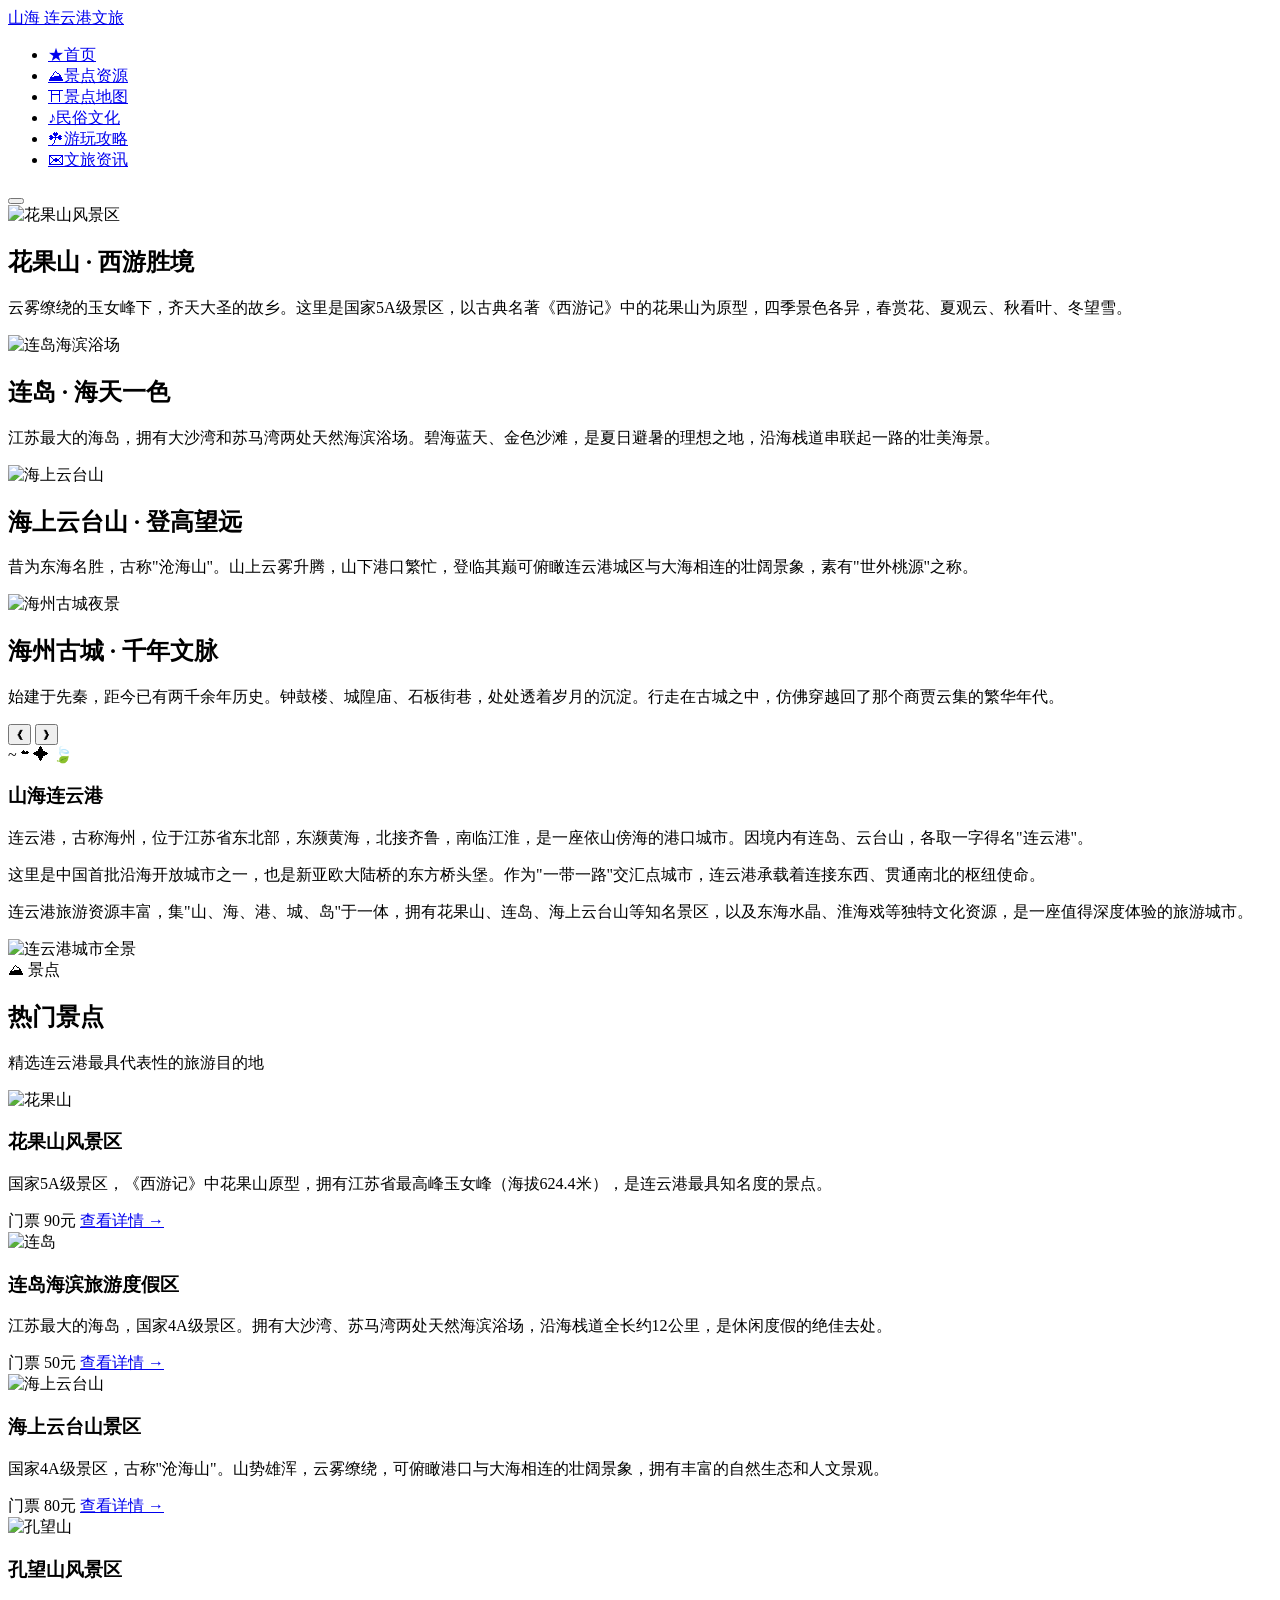
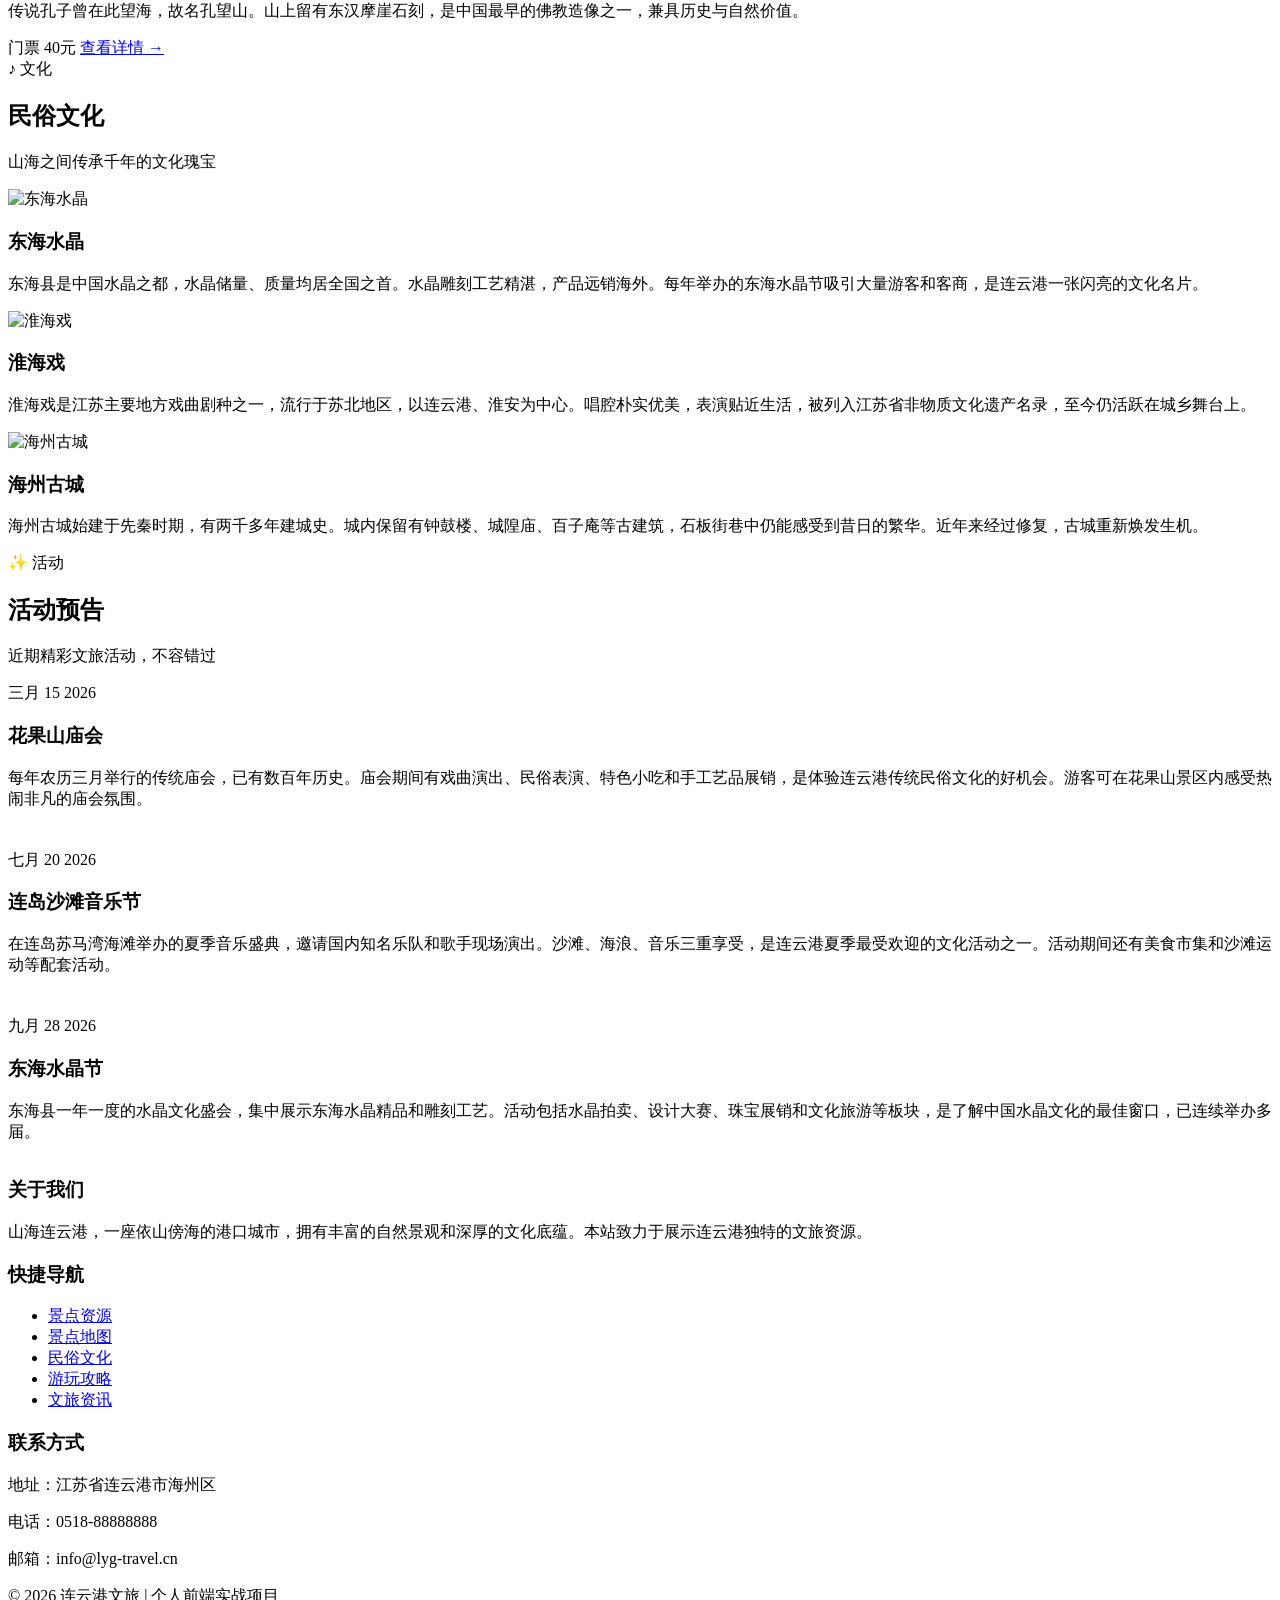
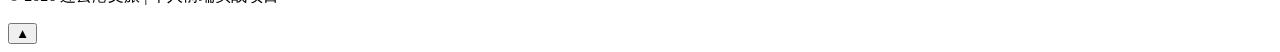
==== index.html @ 6a2ebf5c "Initial deploy: index.html" ====
<!DOCTYPE html>
<html lang="zh-CN">
<head>
  <meta charset="UTF-8">
  <meta name="viewport" content="width=device-width, initial-scale=1.0">
  <meta name="description" content="连云港文旅官网，展示连云港自然风光、历史文化和民俗风情，带你领略山海之城。">
  <meta name="keywords" content="连云港,旅游,花果山,连岛,海上云台山,东海水晶,淮海戏">
  <title>连云港文旅 — 山海之城，西游胜境</title>
  <!-- 引入公共样式 -->
  <link rel="stylesheet" href="css/style.css">
  <!-- Google Fonts - 思源宋体 -->
  <link rel="preconnect" href="https://fonts.googleapis.com">
  <link rel="preconnect" href="https://fonts.gstatic.com" crossorigin>
  <link href="https://fonts.googleapis.com/css2?family=Noto+Serif+SC:wght@400;600;700&display=swap" rel="stylesheet">
  <!-- SEO 增强标签 -->
  <meta name="keywords" content="连云港旅游,连云港景点,花果山,连岛,连云港文旅">
  <meta name="description" content="山海连云港，探索花果山、连岛、海上云台山等热门景点，感受独特的海滨城市魅力">
  <meta property="og:title" content="首页 - 连云港文旅">
  <meta property="og:description" content="山海连云港，探索花果山、连岛、海上云台山等热门景点，感受独特的海滨城市魅力">
  <meta property="og:type" content="website">
  <meta property="og:url" content="https://lyg-travel.cn/index.html">
  <meta name="robots" content="index, follow">
  <link rel="canonical" href="https://lyg-travel.cn/index.html">
  <script type="application/ld+json">
  {
    "@context": "https://schema.org",
    "@type": "WebPage",
    "name": "首页",
    "description": "山海连云港，探索花果山、连岛、海上云台山等热门景点，感受独特的海滨城市魅力",
    "url": "https://lyg-travel.cn/index.html",
    "isPartOf": {
      "@type": "WebSite",
      "name": "连云港文旅",
      "url": "https://lyg-travel.cn"
    }
  }
  </script>
</head>
<body>

  <!-- ========== 公共导航栏 ========== -->
  <nav class="navbar" id="navbar">
    <div class="nav-container">
      <a href="index.html" class="nav-logo">
        <span class="logo-icon">山海</span>
        <span class="logo-text">连云港文旅</span>
      </a>
      <ul class="nav-menu" id="navMenu">
  <li class="menu-item"><a href="index.html" class="nav-link active"><span class="nav-icon nav-icon--home">&#9733;</span><span class="nav-text">首页</span></a></li>
  <li class="menu-item"><a href="attractions.html" class="nav-link"><span class="nav-icon nav-icon--spot">&#9968;</span><span class="nav-text">景点资源</span></a></li>
  <li class="menu-item"><a href="map.html" class="nav-link"><span class="nav-icon nav-icon--map">&#9961;</span><span class="nav-text">景点地图</span></a></li>
  <li class="menu-item"><a href="culture.html" class="nav-link"><span class="nav-icon nav-icon--culture">&#9834;</span><span class="nav-text">民俗文化</span></a></li>
  <li class="menu-item"><a href="guide.html" class="nav-link"><span class="nav-icon nav-icon--guide">&#9752;</span><span class="nav-text">游玩攻略</span></a></li>
  <li class="menu-item"><a href="news.html" class="nav-link"><span class="nav-icon nav-icon--news">&#9993;</span><span class="nav-text">文旅资讯</span></a></li>
</ul>
      <button class="hamburger" id="hamburger">
        <span></span><span></span><span></span>
      </button>
    </div>
  </nav>

  <!-- ========== 全屏轮播图 Hero ========== -->
  <section class="hero-carousel" id="heroCarousel">
    <div class="carousel-track">
      <!-- 幻灯片1：花果山 -->
      <div class="carousel-slide">
        <img src="https://picsum.photos/seed/lyg1/1920/800" alt="花果山风景区">
        <div class="carousel-overlay">
          <div class="carousel-content">
            <h2>花果山 · 西游胜境</h2>
            <p>云雾缭绕的玉女峰下，齐天大圣的故乡。这里是国家5A级景区，以古典名著《西游记》中的花果山为原型，四季景色各异，春赏花、夏观云、秋看叶、冬望雪。</p>
          </div>
        </div>
      </div>
      <!-- 幻灯片2：连岛海滨 -->
      <div class="carousel-slide">
        <img src="https://picsum.photos/seed/lyg2/1920/800" alt="连岛海滨浴场">
        <div class="carousel-overlay">
          <div class="carousel-content">
            <h2>连岛 · 海天一色</h2>
            <p>江苏最大的海岛，拥有大沙湾和苏马湾两处天然海滨浴场。碧海蓝天、金色沙滩，是夏日避暑的理想之地，沿海栈道串联起一路的壮美海景。</p>
          </div>
        </div>
      </div>
      <!-- 幻灯片3：海上云台山 -->
      <div class="carousel-slide">
        <img src="https://picsum.photos/seed/lyg3/1920/800" alt="海上云台山">
        <div class="carousel-overlay">
          <div class="carousel-content">
            <h2>海上云台山 · 登高望远</h2>
            <p>昔为东海名胜，古称"沧海山"。山上云雾升腾，山下港口繁忙，登临其巅可俯瞰连云港城区与大海相连的壮阔景象，素有"世外桃源"之称。</p>
          </div>
        </div>
      </div>
      <!-- 幻灯片4：海州古城 -->
      <div class="carousel-slide">
        <img src="https://picsum.photos/seed/lyg4/1920/800" alt="海州古城夜景">
        <div class="carousel-overlay">
          <div class="carousel-content">
            <h2>海州古城 · 千年文脉</h2>
            <p>始建于先秦，距今已有两千余年历史。钟鼓楼、城隍庙、石板街巷，处处透着岁月的沉淀。行走在古城之中，仿佛穿越回了那个商贾云集的繁华年代。</p>
          </div>
        </div>
      </div>
    </div>

    <!-- 轮播箭头 -->
    <button class="carousel-arrow prev" aria-label="上一张">&#10094;</button>
    <button class="carousel-arrow next" aria-label="下一张">&#10095;</button>

    <!-- 轮播指示器 -->
    <div class="carousel-indicators">
      <span class="carousel-dot active" data-index="0"></span>
      <span class="carousel-dot" data-index="1"></span>
      <span class="carousel-dot" data-index="2"></span>
      <span class="carousel-dot" data-index="3"></span>
    </div>
  </section>

  <!-- ========== 城市简介 Section ========== -->
  <section class="section city-intro section--wave-bg">
    <div class="container">
      <!-- 浮动装饰元素 -->
      <div class="floating-decorations">
        <span class="float-item float-item--wave">~</span>
        <span class="float-item float-item--cloud">&#9729;</span>
        <span class="float-item float-item--star">&#10022;</span>
        <span class="float-item float-item--leaf">&#127811;</span>
      </div>
      <div class="city-intro-text fade-in-left">
        <h3>山海连云港</h3>
        <p>连云港，古称海州，位于江苏省东北部，东濒黄海，北接齐鲁，南临江淮，是一座依山傍海的港口城市。因境内有连岛、云台山，各取一字得名"连云港"。</p>
        <p>这里是中国首批沿海开放城市之一，也是新亚欧大陆桥的东方桥头堡。作为"一带一路"交汇点城市，连云港承载着连接东西、贯通南北的枢纽使命。</p>
        <p>连云港旅游资源丰富，集"山、海、港、城、岛"于一体，拥有花果山、连岛、海上云台山等知名景区，以及东海水晶、淮海戏等独特文化资源，是一座值得深度体验的旅游城市。</p>
      </div>
      <div class="city-intro-image fade-in-right">
        <img src="https://picsum.photos/seed/lyg-city/800/500" alt="连云港城市全景">
      </div>
    </div>
  </section>

  <!-- ========== 热门景点 Section ========== -->
  <section class="section">
    <div class="container">
      <div class="section-header fade-in-up">
        <div class="section-badge section-badge--spot">&#9968; 景点</div>
        <h2>热门景点</h2>
        <p>精选连云港最具代表性的旅游目的地</p>
      </div>

      <div class="card-grid card-grid-4">
        <!-- 景点卡片1：花果山 -->
        <div class="attraction-card fade-in-up delay-1">
          <div class="card-image">
            <img src="https://picsum.photos/seed/huaguoshan/600/400" alt="花果山">
          </div>
          <div class="card-body">
            <h3>花果山风景区</h3>
            <p>国家5A级景区，《西游记》中花果山原型，拥有江苏省最高峰玉女峰（海拔624.4米），是连云港最具知名度的景点。</p>
            <div class="card-meta">
              <span class="card-price">门票 90元</span>
              <a href="attractions.html" class="card-link">查看详情 &rarr;</a>
            </div>
          </div>
        </div>

        <!-- 景点卡片2：连岛 -->
        <div class="attraction-card fade-in-up delay-2">
          <div class="card-image">
            <img src="https://picsum.photos/seed/liandao/600/400" alt="连岛">
          </div>
          <div class="card-body">
            <h3>连岛海滨旅游度假区</h3>
            <p>江苏最大的海岛，国家4A级景区。拥有大沙湾、苏马湾两处天然海滨浴场，沿海栈道全长约12公里，是休闲度假的绝佳去处。</p>
            <div class="card-meta">
              <span class="card-price">门票 50元</span>
              <a href="attractions.html" class="card-link">查看详情 &rarr;</a>
            </div>
          </div>
        </div>

        <!-- 景点卡片3：海上云台山 -->
        <div class="attraction-card fade-in-up delay-3">
          <div class="card-image">
            <img src="https://picsum.photos/seed/yuntaishan/600/400" alt="海上云台山">
          </div>
          <div class="card-body">
            <h3>海上云台山景区</h3>
            <p>国家4A级景区，古称"沧海山"。山势雄浑，云雾缭绕，可俯瞰港口与大海相连的壮阔景象，拥有丰富的自然生态和人文景观。</p>
            <div class="card-meta">
              <span class="card-price">门票 80元</span>
              <a href="attractions.html" class="card-link">查看详情 &rarr;</a>
            </div>
          </div>
        </div>

        <!-- 景点卡片4：孔望山 -->
        <div class="attraction-card fade-in-up delay-4">
          <div class="card-image">
            <img src="https://picsum.photos/seed/kongwangshan/600/400" alt="孔望山">
          </div>
          <div class="card-body">
            <h3>孔望山风景区</h3>
            <p>传说孔子曾在此望海，故名孔望山。山上留有东汉摩崖石刻，是中国最早的佛教造像之一，兼具历史与自然价值。</p>
            <div class="card-meta">
              <span class="card-price">门票 40元</span>
              <a href="attractions.html" class="card-link">查看详情 &rarr;</a>
            </div>
          </div>
        </div>
      </div>
    </div>
  </section>

  <!-- ========== 民俗文化 Section ========== -->
  <section class="section" style="background: var(--bg-warm);">
    <div class="container">
      <div class="section-header fade-in-up">
        <div class="section-badge section-badge--culture">&#9834; 文化</div>
        <h2>民俗文化</h2>
        <p>山海之间传承千年的文化瑰宝</p>
      </div>

      <div class="card-grid card-grid-3">
        <!-- 文化卡片1：东海水晶 -->
        <div class="culture-card fade-in-up delay-1">
          <div class="card-image">
            <img src="https://picsum.photos/seed/shuijing/600/400" alt="东海水晶">
          </div>
          <div class="card-body">
            <h3>东海水晶</h3>
            <p>东海县是中国水晶之都，水晶储量、质量均居全国之首。水晶雕刻工艺精湛，产品远销海外。每年举办的东海水晶节吸引大量游客和客商，是连云港一张闪亮的文化名片。</p>
          </div>
        </div>

        <!-- 文化卡片2：淮海戏 -->
        <div class="culture-card fade-in-up delay-2">
          <div class="card-image">
            <img src="https://picsum.photos/seed/huaixi/600/400" alt="淮海戏">
          </div>
          <div class="card-body">
            <h3>淮海戏</h3>
            <p>淮海戏是江苏主要地方戏曲剧种之一，流行于苏北地区，以连云港、淮安为中心。唱腔朴实优美，表演贴近生活，被列入江苏省非物质文化遗产名录，至今仍活跃在城乡舞台上。</p>
          </div>
        </div>

        <!-- 文化卡片3：海州古城 -->
        <div class="culture-card fade-in-up delay-3">
          <div class="card-image">
            <img src="https://picsum.photos/seed/haizhou/600/400" alt="海州古城">
          </div>
          <div class="card-body">
            <h3>海州古城</h3>
            <p>海州古城始建于先秦时期，有两千多年建城史。城内保留有钟鼓楼、城隍庙、百子庵等古建筑，石板街巷中仍能感受到昔日的繁华。近年来经过修复，古城重新焕发生机。</p>
          </div>
        </div>
      </div>
    </div>
  </section>

  <!-- ========== 活动预告 Section ========== -->
  <section class="section">
    <div class="container">
      <div class="section-header fade-in-up">
        <div class="section-badge section-badge--event">&#10024; 活动</div>
        <h2>活动预告</h2>
        <p>近期精彩文旅活动，不容错过</p>
      </div>

      <div style="display: flex; flex-direction: column; gap: 24px;">
        <!-- 活动卡片1 -->
        <div class="event-card fade-in-up delay-1">
          <div class="event-date">
            <span class="month">三月</span>
            <span class="day">15</span>
            <span class="year">2026</span>
          </div>
          <div class="event-info">
            <h3>花果山庙会</h3>
            <p>每年农历三月举行的传统庙会，已有数百年历史。庙会期间有戏曲演出、民俗表演、特色小吃和手工艺品展销，是体验连云港传统民俗文化的好机会。游客可在花果山景区内感受热闹非凡的庙会氛围。</p>
          </div>
        </div>

        <!-- 活动卡片2 -->
        <div class="event-card fade-in-up delay-2">
          <div class="event-date">
            <span class="month">七月</span>
            <span class="day">20</span>
            <span class="year">2026</span>
          </div>
          <div class="event-info">
            <h3>连岛沙滩音乐节</h3>
            <p>在连岛苏马湾海滩举办的夏季音乐盛典，邀请国内知名乐队和歌手现场演出。沙滩、海浪、音乐三重享受，是连云港夏季最受欢迎的文化活动之一。活动期间还有美食市集和沙滩运动等配套活动。</p>
          </div>
        </div>

        <!-- 活动卡片3 -->
        <div class="event-card fade-in-up delay-3">
          <div class="event-date">
            <span class="month">九月</span>
            <span class="day">28</span>
            <span class="year">2026</span>
          </div>
          <div class="event-info">
            <h3>东海水晶节</h3>
            <p>东海县一年一度的水晶文化盛会，集中展示东海水晶精品和雕刻工艺。活动包括水晶拍卖、设计大赛、珠宝展销和文化旅游等板块，是了解中国水晶文化的最佳窗口，已连续举办多届。</p>
          </div>
        </div>
      </div>
    </div>
  </section>

  <!-- ========== 公共页脚 ========== -->
  <footer class="footer">
    <div class="container">
      <div class="footer-grid">
        <div class="footer-col">
          <h3>关于我们</h3>
          <p>山海连云港，一座依山傍海的港口城市，拥有丰富的自然景观和深厚的文化底蕴。本站致力于展示连云港独特的文旅资源。</p>
        </div>
        <div class="footer-col">
          <h3>快捷导航</h3>
          <ul>
            <li><a href="attractions.html">景点资源</a></li>
            <li><a href="map.html">景点地图</a></li>
            <li><a href="culture.html">民俗文化</a></li>
            <li><a href="guide.html">游玩攻略</a></li>
            <li><a href="news.html">文旅资讯</a></li>
          </ul>
        </div>
        <div class="footer-col">
          <h3>联系方式</h3>
          <p>地址：江苏省连云港市海州区</p>
          <p>电话：0518-88888888</p>
          <p>邮箱：info@lyg-travel.cn</p>
        </div>
      </div>
      <div class="footer-bottom">
        <p>&copy; 2026 连云港文旅 | 个人前端实战项目</p>
      </div>
    </div>
  </footer>

  <!-- ========== 返回顶部按钮 ========== -->
  <button class="back-to-top" id="backToTop" aria-label="返回顶部">&#9650;</button>

  <!-- ========== 引入公共脚本 ========== -->
  <script src="js/main.js"></script>
  <script src="js/carousel.js"></script>
  <!-- 增强交互组件 -->
  <script src="js/enhancements.js"></script>

</body>
</html>
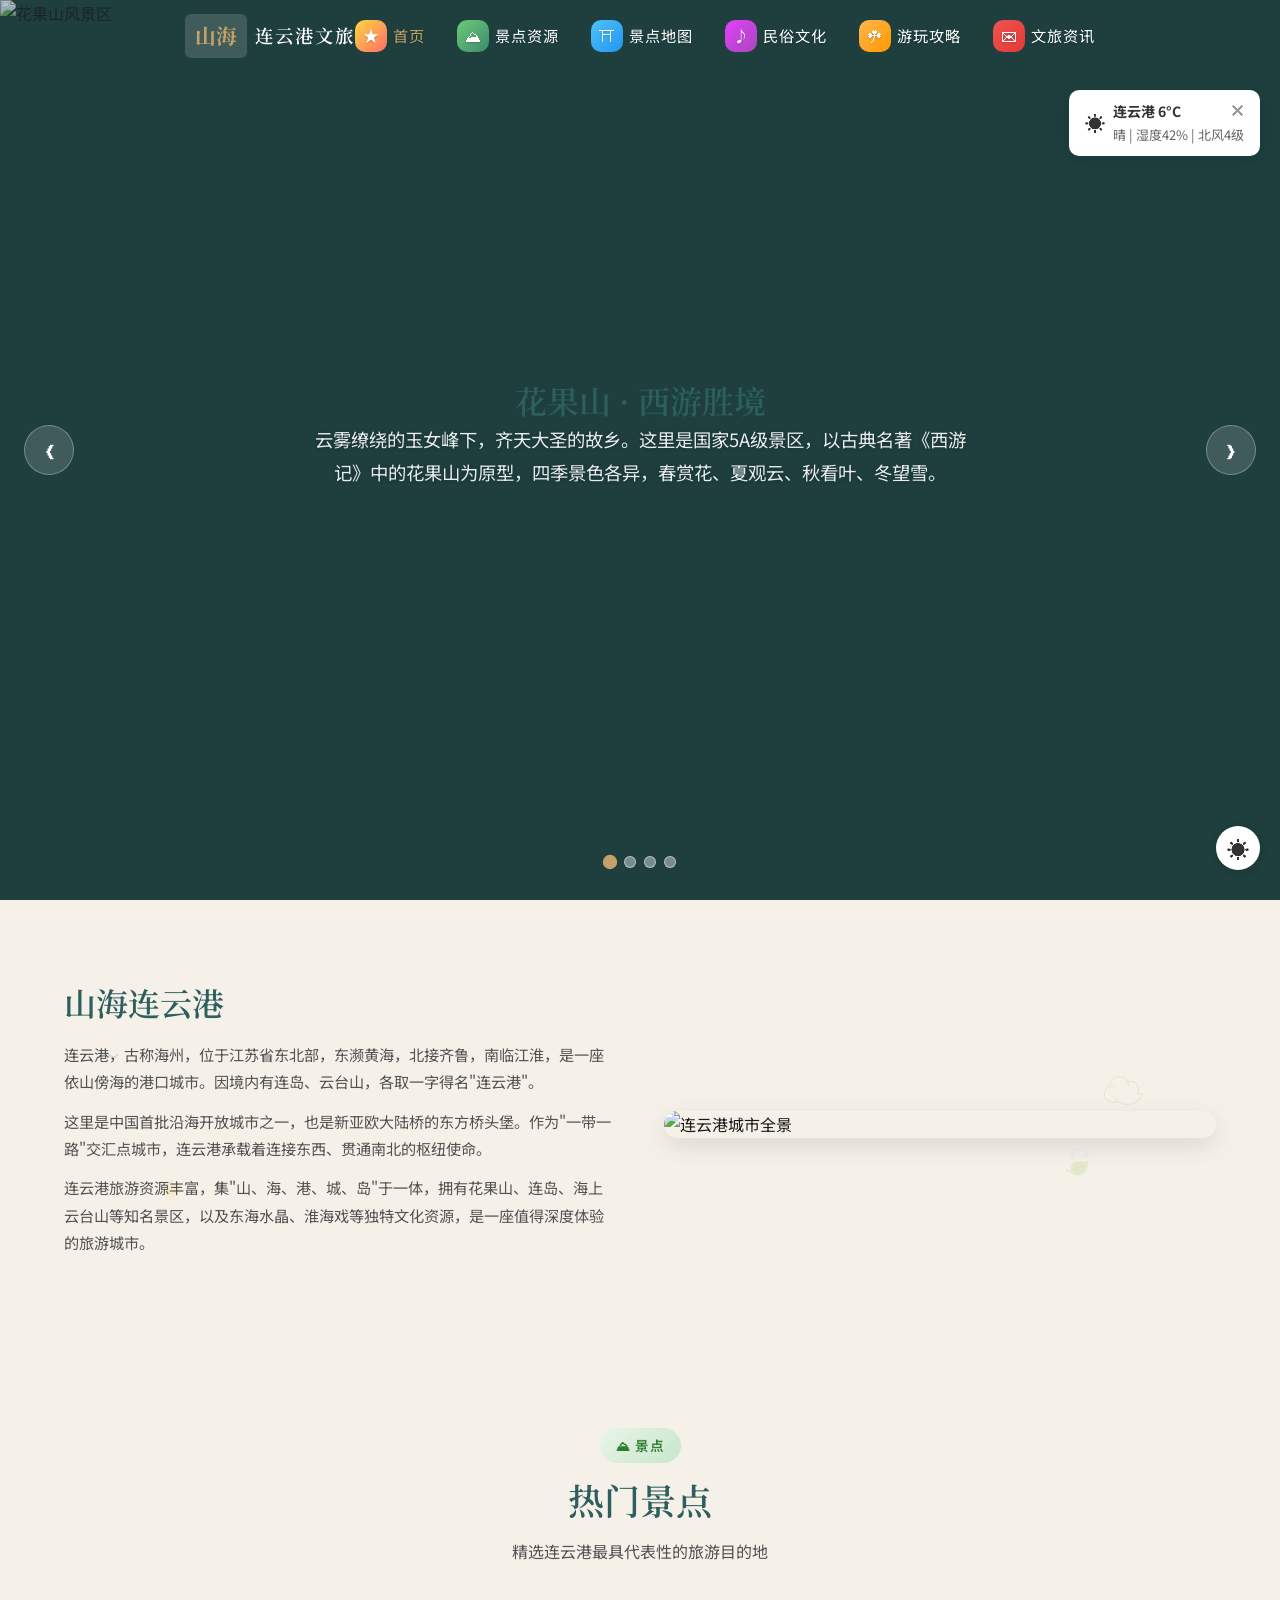
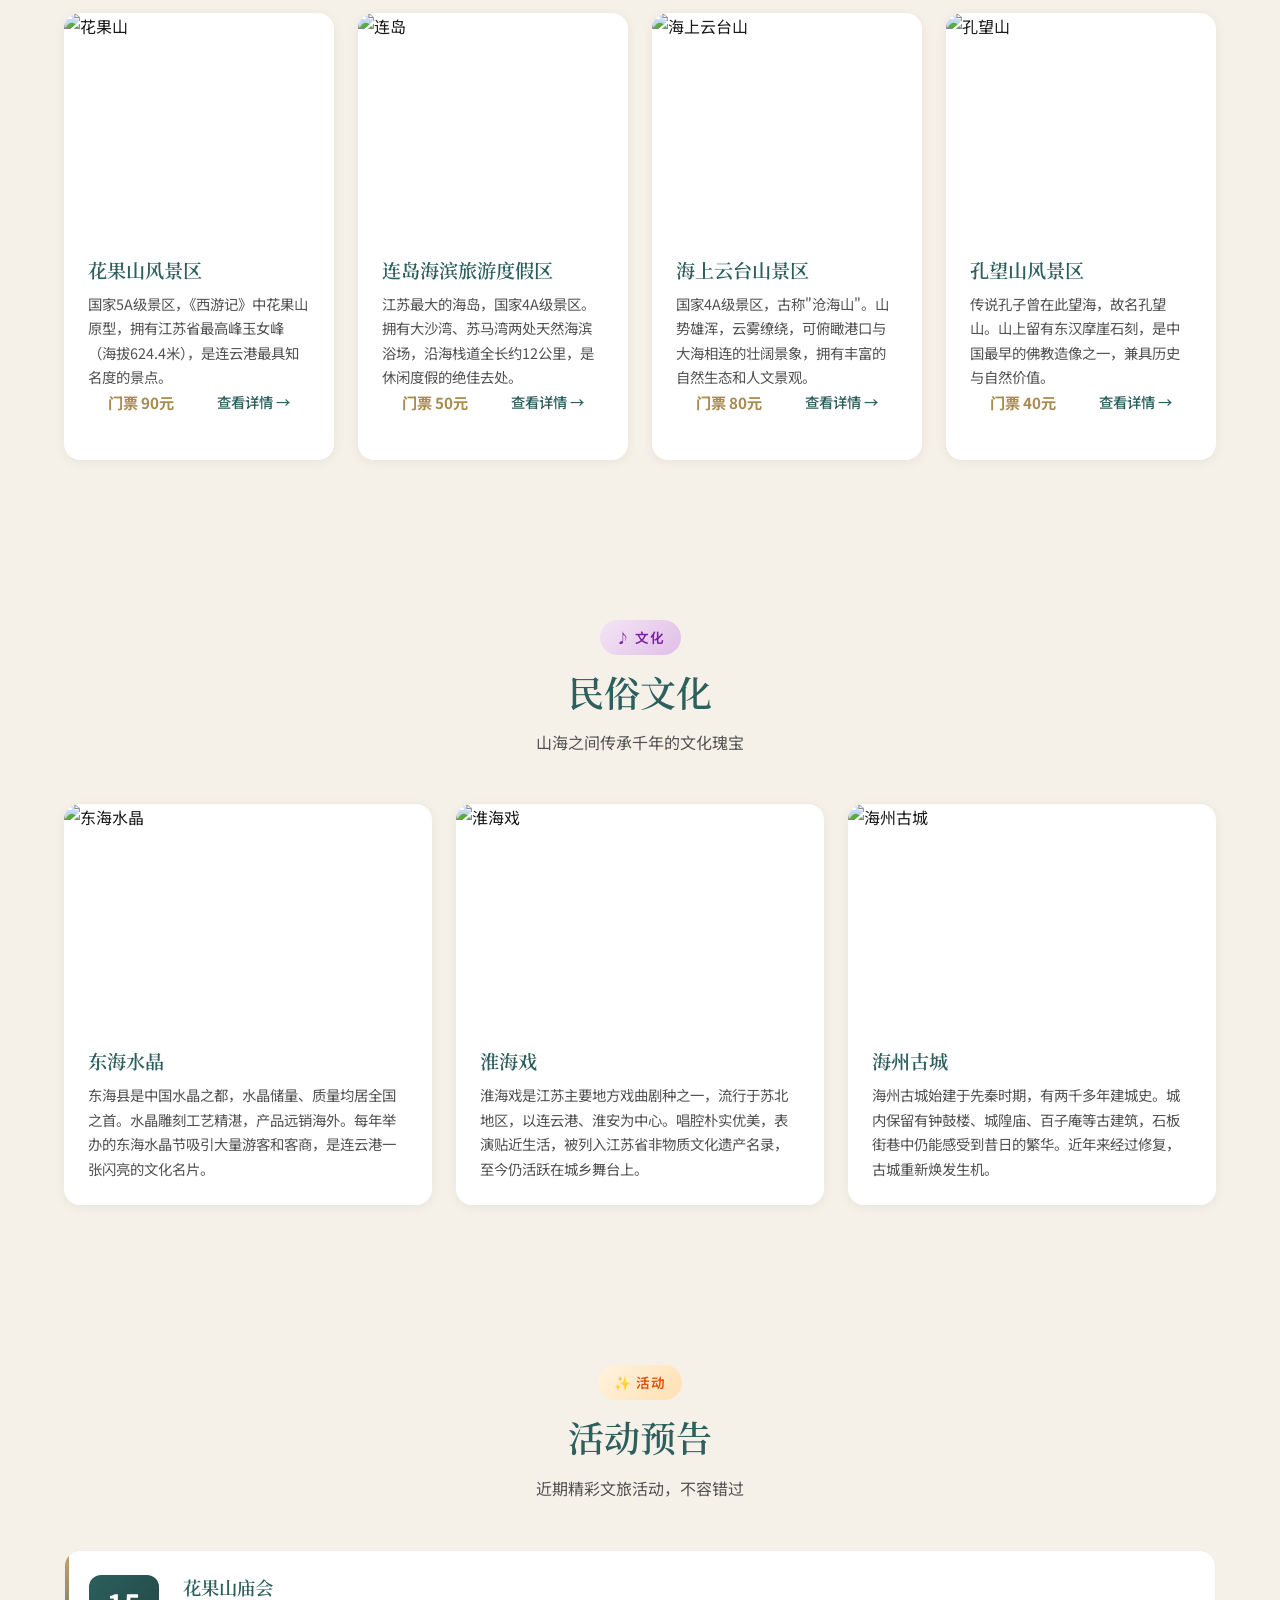
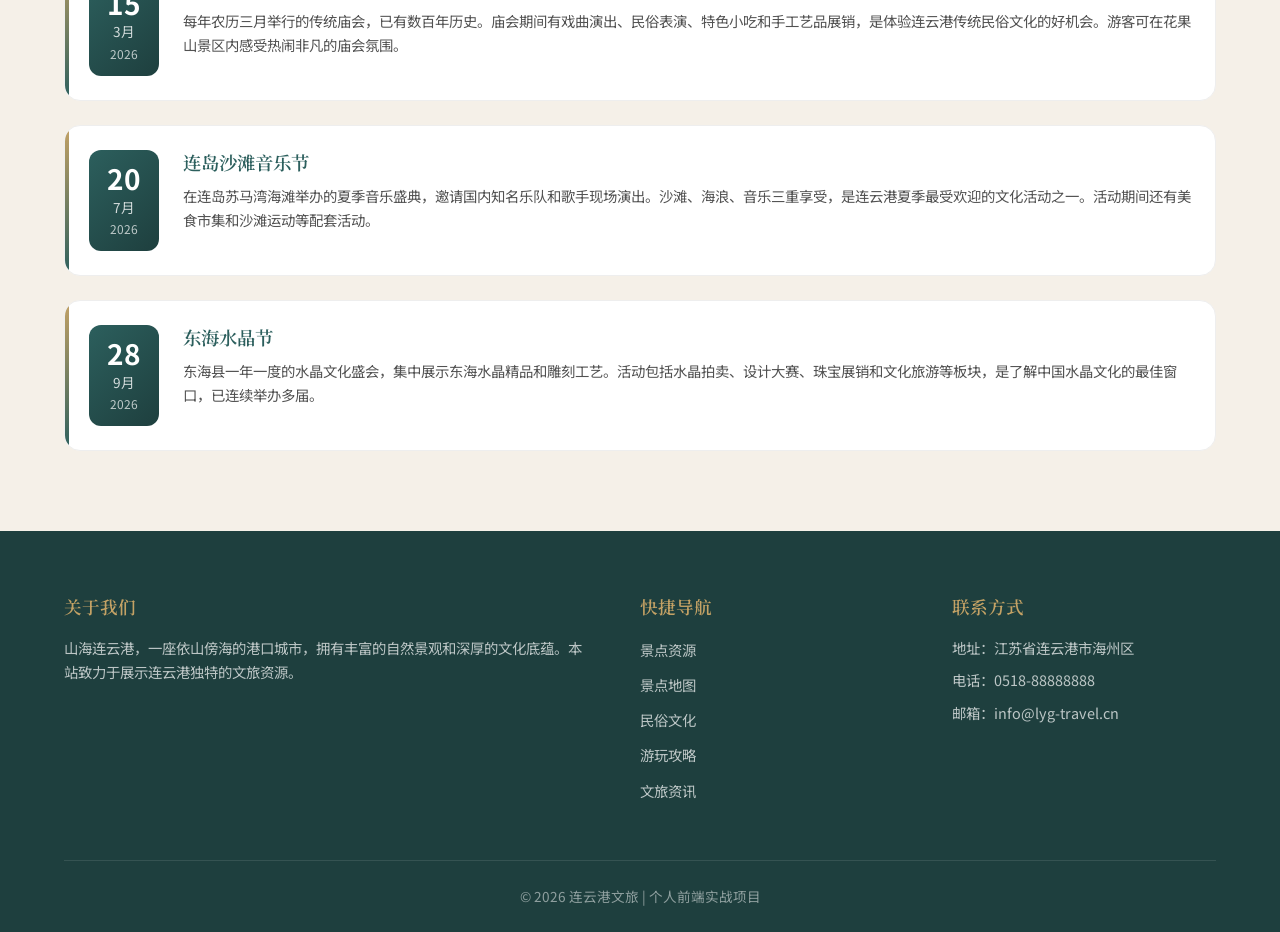
==== commit 4a45d72b: "Update index.html" ====
--- a/index.html
+++ b/index.html
@@ -271,8 +271,8 @@
         <!-- 活动卡片1 -->
         <div class="event-card fade-in-up delay-1">
           <div class="event-date">
-            <span class="month">三月</span>
             <span class="day">15</span>
+            <span class="month">3月</span>
             <span class="year">2026</span>
           </div>
           <div class="event-info">
@@ -284,8 +284,8 @@
         <!-- 活动卡片2 -->
         <div class="event-card fade-in-up delay-2">
           <div class="event-date">
-            <span class="month">七月</span>
             <span class="day">20</span>
+            <span class="month">7月</span>
             <span class="year">2026</span>
           </div>
           <div class="event-info">
@@ -297,8 +297,8 @@
         <!-- 活动卡片3 -->
         <div class="event-card fade-in-up delay-3">
           <div class="event-date">
-            <span class="month">九月</span>
             <span class="day">28</span>
+            <span class="month">9月</span>
             <span class="year">2026</span>
           </div>
           <div class="event-info">
--- a/css/style.css
+++ b/css/style.css
@@ -0,0 +1,2035 @@
+/* ============================================
+   连云港文旅展示网站 — 全站通用样式
+   国风简约风格
+   主色调：深青 #2C5F5D / 金色 #C4A265 / 米白 #F5F0E8
+   ============================================ */
+
+/* ---------- Google Fonts 引入 ---------- */
+@import url('https://fonts.googleapis.com/css2?family=Noto+Sans+SC:wght@300;400;500;700&family=Noto+Serif+SC:wght@400;600;700&display=swap');
+
+/* ---------- CSS 自定义属性 ---------- */
+:root {
+  /* 主色调 */
+  --color-primary: #2C5F5D;        /* 深青 — 主色 */
+  --color-primary-dark: #1E3F3E;   /* 深青暗色 */
+  --color-primary-light: #3A7A77;  /* 深青亮色 */
+  --color-gold: #C4A265;           /* 金色 — 强调色 */
+  --color-gold-light: #D4B878;     /* 金色亮色 */
+  --color-gold-dark: #A88B4E;      /* 金色暗色 */
+  --color-cream: #F5F0E8;          /* 米白 — 背景色 */
+  --color-cream-dark: #EAE3D6;     /* 米白暗色 */
+
+  /* 中性色 */
+  --color-white: #FFFFFF;
+  --color-black: #1A1A1A;
+  --color-gray-100: #F7F7F7;
+  --color-gray-200: #E5E5E5;
+  --color-gray-300: #D4D4D4;
+  --color-gray-400: #A3A3A3;
+  --color-gray-500: #737373;
+  --color-gray-600: #525252;
+  --color-gray-700: #404040;
+  --color-gray-800: #262626;
+  --color-gray-900: #171717;
+
+  /* 文字颜色 */
+  --text-primary: var(--color-black);
+  --text-secondary: var(--color-gray-600);
+  --text-muted: var(--color-gray-400);
+  --text-light: var(--color-white);
+  --text-gold: var(--color-gold);
+
+  /* 字体 */
+  --font-serif: 'Noto Serif SC', 'SimSun', 'STSong', serif;
+  --font-sans: 'Noto Sans SC', 'Microsoft YaHei', 'PingFang SC', sans-serif;
+
+  /* 间距 */
+  --spacing-xs: 0.25rem;   /* 4px */
+  --spacing-sm: 0.5rem;    /* 8px */
+  --spacing-md: 1rem;       /* 16px */
+  --spacing-lg: 1.5rem;     /* 24px */
+  --spacing-xl: 2rem;       /* 32px */
+  --spacing-2xl: 3rem;      /* 48px */
+  --spacing-3xl: 4rem;      /* 64px */
+  --spacing-4xl: 6rem;      /* 96px */
+
+  /* 圆角 */
+  --radius-sm: 4px;
+  --radius-md: 8px;
+  --radius-lg: 12px;
+  --radius-xl: 16px;
+  --radius-full: 50%;
+
+  /* 阴影 */
+  --shadow-sm: 0 1px 3px rgba(0, 0, 0, 0.08);
+  --shadow-md: 0 4px 12px rgba(0, 0, 0, 0.1);
+  --shadow-lg: 0 8px 30px rgba(0, 0, 0, 0.12);
+  --shadow-xl: 0 12px 48px rgba(0, 0, 0, 0.16);
+  --shadow-gold: 0 4px 20px rgba(196, 162, 101, 0.3);
+
+  /* 过渡 */
+  --transition-fast: 0.2s ease;
+  --transition-normal: 0.3s ease;
+  --transition-slow: 0.5s ease;
+
+  /* 导航栏高度 */
+  --navbar-height: 72px;
+
+  /* 内容最大宽度 */
+  --container-max: 1200px;
+  --container-padding: 1.5rem;
+}
+
+/* ---------- CSS Reset 基础重置 ---------- */
+*,
+*::before,
+*::after {
+  margin: 0;
+  padding: 0;
+  box-sizing: border-box;
+}
+
+html {
+  font-size: 16px;
+  scroll-behavior: smooth;
+  -webkit-text-size-adjust: 100%;
+  -moz-text-size-adjust: 100%;
+  text-size-adjust: 100%;
+}
+
+body {
+  font-family: var(--font-sans);
+  font-weight: 400;
+  line-height: 1.7;
+  color: var(--text-primary);
+  background-color: var(--color-cream);
+  overflow-x: hidden;
+  -webkit-font-smoothing: antialiased;
+  -moz-osx-font-smoothing: grayscale;
+}
+
+/* 标题使用衬线字体 */
+h1, h2, h3, h4, h5, h6 {
+  font-family: var(--font-serif);
+  font-weight: 600;
+  line-height: 1.4;
+  color: var(--color-primary);
+}
+
+h1 { font-size: 2.5rem; }
+h2 { font-size: 2rem; }
+h3 { font-size: 1.5rem; }
+h4 { font-size: 1.25rem; }
+h5 { font-size: 1.1rem; }
+h6 { font-size: 1rem; }
+
+/* 链接重置 */
+a {
+  color: var(--color-primary);
+  text-decoration: none;
+  transition: color var(--transition-fast);
+}
+
+a:hover {
+  color: var(--color-gold);
+}
+
+/* 图片重置 */
+img {
+  max-width: 100%;
+  height: auto;
+  display: block;
+}
+
+/* 列表重置 */
+ul, ol {
+  list-style: none;
+}
+
+/* 表单重置 */
+button, input, select, textarea {
+  font-family: inherit;
+  font-size: inherit;
+  color: inherit;
+  border: none;
+  outline: none;
+  background: none;
+}
+
+button {
+  cursor: pointer;
+}
+
+/* 选中文字样式 */
+::selection {
+  background-color: var(--color-gold);
+  color: var(--color-white);
+}
+
+/* ---------- 通用布局 ---------- */
+
+/* 页面主内容区域 */
+.page-content {
+  padding-top: var(--navbar-height);
+  min-height: 100vh;
+}
+
+/* 内容容器 */
+.container {
+  width: 100%;
+  max-width: var(--container-max);
+  margin: 0 auto;
+  padding-left: var(--container-padding);
+  padding-right: var(--container-padding);
+}
+
+/* 区域标题 */
+.section-title {
+  text-align: center;
+  margin-bottom: var(--spacing-3xl);
+  position: relative;
+}
+
+.section-title h2 {
+  font-size: 2rem;
+  color: var(--color-primary);
+  margin-bottom: var(--spacing-sm);
+}
+
+.section-title p {
+  color: var(--text-secondary);
+  font-size: 1rem;
+  max-width: 600px;
+  margin: 0 auto;
+}
+
+/* 区域标题下方装饰线 */
+.section-title::after {
+  content: '';
+  display: block;
+  width: 60px;
+  height: 3px;
+  background: var(--color-gold);
+  margin: var(--spacing-md) auto 0;
+  border-radius: 2px;
+}
+
+/* 区块间距 */
+.section {
+  padding: var(--spacing-4xl) 0;
+}
+
+/* ---------- 网格布局 ---------- */
+.grid-container {
+  display: grid;
+  gap: var(--spacing-lg);
+}
+
+/* 两列布局 */
+.grid-2 {
+  grid-template-columns: repeat(2, 1fr);
+}
+
+/* 三列布局 */
+.grid-3 {
+  grid-template-columns: repeat(3, 1fr);
+}
+
+/* 四列布局 */
+.grid-4 {
+  grid-template-columns: repeat(4, 1fr);
+}
+
+/* ---------- 导航栏 ---------- */
+.navbar {
+  position: fixed;
+  top: 0;
+  left: 0;
+  width: 100%;
+  height: var(--navbar-height);
+  z-index: 1000;
+  display: flex;
+  align-items: center;
+  justify-content: center;
+  /* 默认透明背景 */
+  background: transparent;
+  transition: background-color var(--transition-normal),
+              box-shadow var(--transition-normal),
+              backdrop-filter var(--transition-normal);
+}
+
+/* 滚动后变色效果 */
+.navbar.scrolled {
+  background: rgba(30, 63, 62, 0.95);
+  box-shadow: var(--shadow-md);
+  backdrop-filter: blur(10px);
+  -webkit-backdrop-filter: blur(10px);
+}
+
+/* 导航栏内部容器 */
+.navbar .container {
+  display: flex;
+  align-items: center;
+  justify-content: space-between;
+  width: 100%;
+  max-width: var(--container-max);
+}
+
+/* Logo 样式 */
+.navbar-logo {
+  display: flex;
+  align-items: center;
+  gap: var(--spacing-sm);
+  z-index: 1001;
+}
+
+.navbar-logo .logo-text {
+  font-family: var(--font-serif);
+  font-size: 1.4rem;
+  font-weight: 700;
+  color: var(--color-white);
+  letter-spacing: 2px;
+  white-space: nowrap;
+}
+
+.navbar-logo .logo-icon {
+  width: 36px;
+  height: 36px;
+}
+
+/* 暗色背景下的logo始终白色，透明背景时也是白色 */
+.navbar:not(.scrolled) .navbar-logo .logo-text {
+  color: var(--color-white);
+  text-shadow: 0 1px 3px rgba(0, 0, 0, 0.3);
+}
+
+/* 导航菜单 */
+.navbar-menu {
+  display: flex;
+  align-items: center;
+  gap: var(--spacing-xl);
+}
+
+/* 菜单项 */
+.navbar-menu .menu-item {
+  position: relative;
+}
+
+.navbar-menu .menu-item a {
+  color: var(--color-white);
+  font-size: 0.95rem;
+  font-weight: 400;
+  letter-spacing: 1px;
+  padding: var(--spacing-xs) 0;
+  transition: color var(--transition-fast);
+  text-shadow: 0 1px 2px rgba(0, 0, 0, 0.2);
+  display: flex;
+  align-items: center;
+  gap: 6px;
+}
+
+.navbar-menu .menu-item a svg {
+  width: 16px;
+  height: 16px;
+  opacity: 0.7;
+  transition: opacity var(--transition-fast);
+}
+
+.navbar-menu .menu-item a:hover svg,
+.navbar-menu .menu-item a.active svg {
+  opacity: 1;
+}
+
+.navbar-menu .menu-item a::after {
+  content: '';
+  position: absolute;
+  bottom: -2px;
+  left: 0;
+  width: 0;
+  height: 2px;
+  background: var(--color-gold);
+  transition: width var(--transition-normal);
+}
+
+.navbar-menu .menu-item a:hover::after,
+.navbar-menu .menu-item a.active::after {
+  width: 100%;
+}
+
+.navbar-menu .menu-item a:hover,
+.navbar-menu .menu-item a.active {
+  color: var(--color-gold);
+}
+
+/* 兼容 HTML 中的 .hamburger 类名 */
+.hamburger,
+/* 移动端汉堡菜单按钮 */
+.navbar-toggle {
+  display: none;
+  flex-direction: column;
+  justify-content: center;
+  gap: 5px;
+  width: 28px;
+  height: 28px;
+  cursor: pointer;
+  z-index: 1001;
+}
+
+.navbar-toggle span {
+  display: block;
+  width: 100%;
+  height: 2px;
+  background: var(--color-white);
+  border-radius: 1px;
+  transition: transform var(--transition-normal),
+              opacity var(--transition-normal);
+  text-shadow: 0 1px 2px rgba(0, 0, 0, 0.2);
+}
+
+/* 汉堡菜单激活态 — X形 */
+.hamburger.active span:nth-child(1),
+.navbar-toggle.active span:nth-child(1) {
+  transform: translateY(7px) rotate(45deg);
+}
+
+.hamburger.active span:nth-child(2),
+.navbar-toggle.active span:nth-child(2) {
+  opacity: 0;
+}
+
+.hamburger.active span:nth-child(3),
+.navbar-toggle.active span:nth-child(3) {
+  transform: translateY(-7px) rotate(-45deg);
+}
+
+/* ---------- 面包屑导航 ---------- */
+.breadcrumb {
+  padding: var(--spacing-md) 0;
+  margin-bottom: var(--spacing-lg);
+}
+
+.breadcrumb-list {
+  display: flex;
+  align-items: center;
+  flex-wrap: wrap;
+  gap: var(--spacing-xs);
+  font-size: 0.875rem;
+}
+
+.breadcrumb-list li {
+  display: flex;
+  align-items: center;
+  gap: var(--spacing-xs);
+  color: var(--text-muted);
+}
+
+.breadcrumb-list li a {
+  color: var(--text-secondary);
+  transition: color var(--transition-fast);
+}
+
+.breadcrumb-list li a:hover {
+  color: var(--color-gold);
+}
+
+.breadcrumb-list li + li::before {
+  content: '/';
+  margin-right: var(--spacing-xs);
+  color: var(--color-gray-300);
+}
+
+.breadcrumb-list li:last-child {
+  color: var(--color-primary);
+  font-weight: 500;
+}
+
+/* ---------- 按钮样式 ---------- */
+
+/* 主要按钮 */
+.btn-primary {
+  display: inline-flex;
+  align-items: center;
+  justify-content: center;
+  padding: 0.75rem 2rem;
+  background: var(--color-gold);
+  color: var(--color-white);
+  font-size: 0.95rem;
+  font-weight: 500;
+  letter-spacing: 1px;
+  border-radius: var(--radius-sm);
+  border: 2px solid var(--color-gold);
+  transition: all var(--transition-normal);
+  cursor: pointer;
+}
+
+.btn-primary:hover {
+  background: var(--color-gold-dark);
+  border-color: var(--color-gold-dark);
+  color: var(--color-white);
+  box-shadow: var(--shadow-gold);
+  transform: translateY(-2px);
+}
+
+.btn-primary:active {
+  transform: translateY(0);
+}
+
+/* 轮廓按钮 */
+.btn-outline {
+  display: inline-flex;
+  align-items: center;
+  justify-content: center;
+  padding: 0.75rem 2rem;
+  background: transparent;
+  color: var(--color-gold);
+  font-size: 0.95rem;
+  font-weight: 500;
+  letter-spacing: 1px;
+  border-radius: var(--radius-sm);
+  border: 2px solid var(--color-gold);
+  transition: all var(--transition-normal);
+  cursor: pointer;
+}
+
+.btn-outline:hover {
+  background: var(--color-gold);
+  color: var(--color-white);
+  box-shadow: var(--shadow-gold);
+  transform: translateY(-2px);
+}
+
+.btn-outline:active {
+  transform: translateY(0);
+}
+
+/* ---------- 卡片通用样式 ---------- */
+.card {
+  background: var(--color-white);
+  border-radius: var(--radius-md);
+  overflow: hidden;
+  box-shadow: var(--shadow-sm);
+  transition: transform var(--transition-normal),
+              box-shadow var(--transition-normal);
+}
+
+.card:hover {
+  transform: translateY(-6px);
+  box-shadow: var(--shadow-lg);
+}
+
+/* 卡片图片区域 */
+.card-image {
+  width: 100%;
+  height: 220px;
+  overflow: hidden;
+}
+
+.card-image img {
+  width: 100%;
+  height: 100%;
+  object-fit: cover;
+  transition: transform var(--transition-slow);
+}
+
+.card:hover .card-image img {
+  transform: scale(1.05);
+}
+
+/* 卡片内容区域 */
+.card-body {
+  padding: var(--spacing-lg);
+}
+
+.card-body h3 {
+  font-size: 1.2rem;
+  margin-bottom: var(--spacing-sm);
+}
+
+.card-body p {
+  color: var(--text-secondary);
+  font-size: 0.9rem;
+  line-height: 1.7;
+}
+
+/* 卡片底部 */
+.card-footer {
+  padding: var(--spacing-md) var(--spacing-lg);
+  border-top: 1px solid var(--color-gray-200);
+  display: flex;
+  align-items: center;
+  justify-content: space-between;
+}
+
+/* ---------- 轮播图 ---------- */
+.hero-carousel {
+  position: relative;
+  width: 100%;
+  height: 100vh;
+  min-height: 500px;
+  overflow: hidden;
+  background: var(--color-primary-dark);
+}
+
+/* 轮播项 */
+.hero-carousel .carousel-slide {
+  position: absolute;
+  top: 0;
+  left: 0;
+  width: 100%;
+  height: 100%;
+  opacity: 0;
+  transition: opacity var(--transition-slow);
+  z-index: 0;
+}
+
+.hero-carousel .carousel-slide.active {
+  opacity: 1;
+  z-index: 1;
+}
+
+/* 轮播图片 */
+.hero-carousel .carousel-slide img {
+  width: 100%;
+  height: 100%;
+  object-fit: cover;
+}
+
+/* 轮播文字覆盖层 */
+.carousel-overlay {
+  position: absolute;
+  top: 0;
+  left: 0;
+  width: 100%;
+  height: 100%;
+  background: linear-gradient(
+    to bottom,
+    rgba(30, 63, 62, 0.3) 0%,
+    rgba(30, 63, 62, 0.5) 50%,
+    rgba(30, 63, 62, 0.7) 100%
+  );
+  display: flex;
+  align-items: center;
+  justify-content: center;
+  z-index: 2;
+}
+
+.carousel-content {
+  text-align: center;
+  color: var(--color-white);
+  max-width: 700px;
+  padding: 0 var(--spacing-lg);
+}
+
+.carousel-content h1 {
+  font-family: var(--font-serif);
+  font-size: 3rem;
+  font-weight: 700;
+  color: var(--color-white);
+  margin-bottom: var(--spacing-md);
+  text-shadow: 0 2px 8px rgba(0, 0, 0, 0.3);
+  letter-spacing: 4px;
+}
+
+.carousel-content p {
+  font-size: 1.15rem;
+  line-height: 1.8;
+  opacity: 0.9;
+  margin-bottom: var(--spacing-xl);
+  text-shadow: 0 1px 4px rgba(0, 0, 0, 0.3);
+}
+
+.carousel-content .btn-outline {
+  color: var(--color-white);
+  border-color: var(--color-white);
+}
+
+.carousel-content .btn-outline:hover {
+  background: var(--color-white);
+  color: var(--color-primary);
+}
+
+/* 左右箭头 */
+.carousel-arrow {
+  position: absolute;
+  top: 50%;
+  transform: translateY(-50%);
+  z-index: 3;
+  width: 50px;
+  height: 50px;
+  border-radius: var(--radius-full);
+  background: rgba(255, 255, 255, 0.15);
+  backdrop-filter: blur(4px);
+  -webkit-backdrop-filter: blur(4px);
+  border: 1px solid rgba(255, 255, 255, 0.3);
+  color: var(--color-white);
+  font-size: 1.2rem;
+  display: flex;
+  align-items: center;
+  justify-content: center;
+  cursor: pointer;
+  transition: all var(--transition-fast);
+}
+
+.carousel-arrow:hover {
+  background: rgba(255, 255, 255, 0.25);
+}
+
+.carousel-arrow.prev {
+  left: var(--spacing-lg);
+}
+
+.carousel-arrow.next {
+  right: var(--spacing-lg);
+}
+
+/* 圆点指示器 */
+.carousel-dots {
+  position: absolute;
+  bottom: var(--spacing-xl);
+  left: 50%;
+  transform: translateX(-50%);
+  z-index: 3;
+  display: flex;
+  gap: var(--spacing-sm);
+}
+
+.carousel-dots .dot {
+  width: 12px;
+  height: 12px;
+  border-radius: var(--radius-full);
+  background: rgba(255, 255, 255, 0.4);
+  border: 1px solid rgba(255, 255, 255, 0.5);
+  cursor: pointer;
+  transition: all var(--transition-normal);
+}
+
+.carousel-dots .dot.active {
+  background: var(--color-gold);
+  border-color: var(--color-gold);
+  transform: scale(1.2);
+}
+
+/* ---------- 滚动渐入动画 ---------- */
+.fade-in-up,
+.fade-in-left,
+.fade-in-right {
+  opacity: 0;
+  transition: opacity 0.6s ease, transform 0.6s ease;
+}
+
+.fade-in-up {
+  transform: translateY(40px);
+}
+
+.fade-in-left {
+  transform: translateX(-40px);
+}
+
+.fade-in-right {
+  transform: translateX(40px);
+}
+
+/* 元素进入视口后的可见状态 */
+.fade-in-up.visible,
+.fade-in-left.visible,
+.fade-in-right.visible {
+  opacity: 1;
+  transform: translate(0, 0);
+}
+
+/* ---------- 返回顶部按钮 ---------- */
+.back-to-top {
+  position: fixed;
+  bottom: 2rem;
+  right: 2rem;
+  z-index: 999;
+  width: 44px;
+  height: 44px;
+  border-radius: var(--radius-full);
+  background: var(--color-gold);
+  color: var(--color-white);
+  font-size: 1.2rem;
+  display: flex;
+  align-items: center;
+  justify-content: center;
+  cursor: pointer;
+  opacity: 0;
+  visibility: hidden;
+  transform: translateY(20px);
+  transition: all var(--transition-normal);
+  box-shadow: var(--shadow-md);
+}
+
+.back-to-top.show {
+  opacity: 1;
+  visibility: visible;
+  transform: translateY(0);
+}
+
+.back-to-top:hover {
+  background: var(--color-gold-dark);
+  box-shadow: var(--shadow-gold);
+  transform: translateY(-3px);
+}
+
+/* ---------- 图片弹窗 (Lightbox) ---------- */
+.lightbox {
+  position: fixed;
+  top: 0;
+  left: 0;
+  width: 100%;
+  height: 100%;
+  z-index: 2000;
+  background: rgba(0, 0, 0, 0.85);
+  display: flex;
+  align-items: center;
+  justify-content: center;
+  opacity: 0;
+  visibility: hidden;
+  transition: opacity var(--transition-normal),
+              visibility var(--transition-normal);
+  cursor: pointer;
+}
+
+.lightbox.active {
+  opacity: 1;
+  visibility: visible;
+}
+
+.lightbox img {
+  max-width: 90%;
+  max-height: 90vh;
+  border-radius: var(--radius-md);
+  box-shadow: var(--shadow-xl);
+  transform: scale(0.9);
+  transition: transform var(--transition-normal);
+}
+
+.lightbox.active img {
+  transform: scale(1);
+}
+
+/* 弹窗关闭按钮 */
+.lightbox-close {
+  position: absolute;
+  top: 1.5rem;
+  right: 1.5rem;
+  width: 40px;
+  height: 40px;
+  border-radius: var(--radius-full);
+  background: rgba(255, 255, 255, 0.1);
+  color: var(--color-white);
+  font-size: 1.5rem;
+  display: flex;
+  align-items: center;
+  justify-content: center;
+  cursor: pointer;
+  transition: background var(--transition-fast);
+}
+
+.lightbox-close:hover {
+  background: rgba(255, 255, 255, 0.25);
+}
+
+/* ---------- 页脚 ---------- */
+.footer {
+  background: var(--color-primary-dark);
+  color: rgba(255, 255, 255, 0.8);
+  padding: var(--spacing-3xl) 0 0;
+}
+
+/* 页脚网格布局 */
+.footer-grid {
+  display: grid;
+  grid-template-columns: 2fr 1fr 1fr;
+  gap: var(--spacing-2xl);
+  padding-bottom: var(--spacing-2xl);
+  border-bottom: 1px solid rgba(255, 255, 255, 0.1);
+}
+
+/* 页脚栏目标题 */
+.footer-column h3 {
+  color: var(--color-gold);
+  font-size: 1.1rem;
+  margin-bottom: var(--spacing-lg);
+  padding-bottom: var(--spacing-sm);
+  border-bottom: 2px solid var(--color-gold);
+  display: inline-block;
+}
+
+/* 页脚关于我们 */
+.footer-about p {
+  font-size: 0.9rem;
+  line-height: 1.8;
+  color: rgba(255, 255, 255, 0.7);
+  margin-bottom: var(--spacing-md);
+}
+
+/* 页脚链接列表 */
+.footer-links li {
+  margin-bottom: var(--spacing-sm);
+}
+
+.footer-links li a {
+  color: rgba(255, 255, 255, 0.7);
+  font-size: 0.9rem;
+  transition: color var(--transition-fast),
+              padding-left var(--transition-fast);
+}
+
+.footer-links li a:hover {
+  color: var(--color-gold);
+  padding-left: 4px;
+}
+
+/* 页脚联系方式 */
+.footer-contact li {
+  display: flex;
+  align-items: flex-start;
+  gap: var(--spacing-sm);
+  margin-bottom: var(--spacing-md);
+  font-size: 0.9rem;
+  color: rgba(255, 255, 255, 0.7);
+}
+
+.footer-contact li .contact-icon {
+  flex-shrink: 0;
+  width: 20px;
+  text-align: center;
+  color: var(--color-gold);
+}
+
+/* 页脚底部版权 */
+.footer-bottom {
+  text-align: center;
+  padding: var(--spacing-lg) 0;
+  font-size: 0.85rem;
+  color: rgba(255, 255, 255, 0.5);
+}
+
+/* ---------- 工具类 ---------- */
+
+/* 文字对齐 */
+.text-center { text-align: center; }
+.text-left   { text-align: left; }
+.text-right  { text-align: right; }
+
+/* 间距工具 */
+.mt-1 { margin-top: var(--spacing-md); }
+.mt-2 { margin-top: var(--spacing-lg); }
+.mt-3 { margin-top: var(--spacing-xl); }
+.mt-4 { margin-top: var(--spacing-2xl); }
+.mb-1 { margin-bottom: var(--spacing-md); }
+.mb-2 { margin-bottom: var(--spacing-lg); }
+.mb-3 { margin-bottom: var(--spacing-xl); }
+.mb-4 { margin-bottom: var(--spacing-2xl); }
+
+/* Flex 工具 */
+.flex { display: flex; }
+.flex-center { display: flex; align-items: center; justify-content: center; }
+.flex-between { display: flex; align-items: center; justify-content: space-between; }
+
+/* 文字颜色 */
+.text-gold { color: var(--color-gold); }
+.text-primary { color: var(--color-primary); }
+.text-muted { color: var(--text-muted); }
+
+/* 隐藏/显示 */
+.hidden { display: none; }
+.sr-only {
+  position: absolute;
+  width: 1px;
+  height: 1px;
+  padding: 0;
+  margin: -1px;
+  overflow: hidden;
+  clip: rect(0, 0, 0, 0);
+  white-space: nowrap;
+  border: 0;
+}
+
+/* ---------- 响应式设计 ---------- */
+
+/* 平板端 (<=1024px) */
+@media screen and (max-width: 1024px) {
+  :root {
+    --navbar-height: 64px;
+  }
+
+  h1 { font-size: 2rem; }
+  h2 { font-size: 1.75rem; }
+
+  .carousel-content h1 {
+    font-size: 2.2rem;
+    letter-spacing: 2px;
+  }
+
+  .carousel-content p {
+    font-size: 1rem;
+  }
+
+  .grid-4 {
+    grid-template-columns: repeat(2, 1fr);
+  }
+
+  .footer-grid {
+    grid-template-columns: 1fr 1fr;
+    gap: var(--spacing-xl);
+  }
+
+  .footer-about {
+    grid-column: span 2;
+  }
+
+  .section {
+    padding: var(--spacing-3xl) 0;
+  }
+
+  .section-title {
+    margin-bottom: var(--spacing-2xl);
+  }
+}
+
+/* 移动端 (<=768px) */
+@media screen and (max-width: 768px) {
+  :root {
+    --navbar-height: 60px;
+    --container-padding: 1rem;
+  }
+
+  h1 { font-size: 1.75rem; }
+  h2 { font-size: 1.5rem; }
+  h3 { font-size: 1.25rem; }
+
+  /* 移动端导航菜单 — 全屏覆盖 */
+  .hamburger,
+  .navbar-toggle {
+    display: flex;
+  }
+
+  .navbar-menu {
+    position: fixed;
+    top: 0;
+    right: -100%;
+    width: 80%;
+    max-width: 320px;
+    height: 100vh;
+    flex-direction: column;
+    align-items: flex-start;
+    justify-content: center;
+    gap: var(--spacing-xl);
+    padding: var(--spacing-2xl);
+    background: var(--color-primary-dark);
+    box-shadow: -4px 0 20px rgba(0, 0, 0, 0.2);
+    transition: right var(--transition-normal);
+  }
+
+  .navbar-menu.open {
+    right: 0;
+  }
+
+  .navbar-menu .menu-item a {
+    font-size: 1.1rem;
+    text-shadow: none;
+    display: flex;
+    align-items: center;
+    gap: 12px;
+    padding: 14px 16px;
+    border-radius: 10px;
+    transition: background 0.2s, transform 0.2s;
+    width: 100%;
+  }
+
+  .navbar-menu .menu-item a svg {
+    width: 22px;
+    height: 22px;
+    flex-shrink: 0;
+    opacity: 0.8;
+    transition: opacity 0.2s, transform 0.2s;
+  }
+
+  .navbar-menu .menu-item a:hover {
+    background: rgba(255, 255, 255, 0.1);
+    transform: translateX(4px);
+  }
+
+  .navbar-menu .menu-item a:hover svg {
+    opacity: 1;
+    transform: scale(1.15);
+  }
+
+  .navbar-menu .menu-item a.active {
+    background: rgba(196, 162, 101, 0.15);
+    color: var(--color-gold);
+    font-weight: 500;
+  }
+
+  .navbar-menu .menu-item a.active svg {
+    opacity: 1;
+    color: var(--color-gold);
+  }
+
+  /* 桌面端导航也显示图标但更小 */
+
+  /* 移动端遮罩层 */
+  .navbar-overlay {
+    position: fixed;
+    top: 0;
+    left: 0;
+    width: 100%;
+    height: 100%;
+    background: rgba(0, 0, 0, 0.5);
+    z-index: 999;
+    opacity: 0;
+    visibility: hidden;
+    transition: opacity var(--transition-normal),
+                visibility var(--transition-normal);
+  }
+
+  .navbar-overlay.show {
+    opacity: 1;
+    visibility: visible;
+  }
+
+  /* 轮播图移动端适配 */
+  .hero-carousel {
+    height: 60vh;
+    min-height: 400px;
+  }
+
+  .carousel-content h1 {
+    font-size: 1.6rem;
+    letter-spacing: 1px;
+  }
+
+  .carousel-content p {
+    font-size: 0.9rem;
+    margin-bottom: var(--spacing-md);
+  }
+
+  .carousel-arrow {
+    width: 40px;
+    height: 40px;
+    font-size: 1rem;
+  }
+
+  .carousel-arrow.prev {
+    left: var(--spacing-md);
+  }
+
+  .carousel-arrow.next {
+    right: var(--spacing-md);
+  }
+
+  .carousel-dots {
+    bottom: var(--spacing-md);
+  }
+
+  /* 网格布局移动端 */
+  .grid-2,
+  .grid-3,
+  .grid-4 {
+    grid-template-columns: 1fr;
+  }
+
+  /* 卡片移动端 */
+  .card-image {
+    height: 180px;
+  }
+
+  /* 页脚移动端 */
+  .footer-grid {
+    grid-template-columns: 1fr;
+    gap: var(--spacing-xl);
+  }
+
+  .footer-about {
+    grid-column: span 1;
+  }
+
+  /* 返回顶部按钮 */
+  .back-to-top {
+    bottom: 1.5rem;
+    right: 1.5rem;
+    width: 38px;
+    height: 38px;
+  }
+
+  /* 区块间距 */
+  .section {
+    padding: var(--spacing-2xl) 0;
+  }
+
+  .section-title {
+    margin-bottom: var(--spacing-xl);
+  }
+
+  /* 按钮 */
+  .btn-primary,
+  .btn-outline {
+    padding: 0.6rem 1.5rem;
+    font-size: 0.9rem;
+  }
+}
+
+/* ===================== 暗黑模式 ===================== */
+/* 通过 body.dark-mode 切换 */
+body.dark-mode {
+  --bg-primary: #1a1a2e;
+  --bg-secondary: #16213e;
+  --bg-card: #1f2b47;
+  --text-primary: #e0e0e0;
+  --text-secondary: #a0a0b0;
+  --text-muted: #707080;
+  --border-color: #2a3a5c;
+  --shadow-color: rgba(0,0,0,0.4);
+  --navbar-bg: rgba(26,26,46,0.95);
+}
+body.dark-mode .navbar { background: var(--navbar-bg); }
+body.dark-mode .footer { background: #0f0f1a; }
+body.dark-mode .card { background: var(--bg-card); border-color: var(--border-color); }
+body.dark-mode .breadcrumb { background: var(--bg-secondary); }
+body.dark-mode .hero-carousel .overlay { background: rgba(0,0,0,0.5); }
+
+/* 暗黑模式切换按钮 */
+.theme-toggle {
+  position: fixed;
+  bottom: 80px;
+  right: 24px;
+  width: 48px;
+  height: 48px;
+  border-radius: 50%;
+  border: 2px solid var(--color-gold);
+  background: var(--bg-primary);
+  color: var(--color-gold);
+  font-size: 22px;
+  cursor: pointer;
+  display: flex;
+  align-items: center;
+  justify-content: center;
+  z-index: 999;
+  transition: all 0.3s;
+  box-shadow: 0 2px 12px rgba(0,0,0,0.2);
+}
+.theme-toggle:hover {
+  transform: scale(1.1);
+  box-shadow: 0 4px 20px rgba(0,0,0,0.3);
+}
+body.dark-mode .theme-toggle .icon-sun { display: none; }
+body:not(.dark-mode) .theme-toggle .icon-moon { display: none; }
+
+/* ===================== 阅读进度条 ===================== */
+.reading-progress {
+  position: fixed;
+  top: 0;
+  left: 0;
+  height: 3px;
+  background: linear-gradient(90deg, var(--color-primary), var(--color-gold));
+  width: 0%;
+  z-index: 10000;
+  transition: width 0.1s linear;
+}
+
+/* ===================== 全站搜索覆盖层 ===================== */
+.search-overlay {
+  position: fixed;
+  top: 0; left: 0; right: 0; bottom: 0;
+  background: rgba(0,0,0,0.7);
+  backdrop-filter: blur(8px);
+  z-index: 9999;
+  display: none;
+  align-items: flex-start;
+  justify-content: center;
+  padding-top: 120px;
+  opacity: 0;
+  transition: opacity 0.3s;
+}
+.search-overlay.active { display: flex; opacity: 1; }
+.search-box {
+  width: 600px;
+  max-width: 90vw;
+  background: var(--bg-primary);
+  border: 1px solid var(--border-color);
+  border-radius: 16px;
+  overflow: hidden;
+  box-shadow: 0 20px 60px rgba(0,0,0,0.4);
+}
+body.dark-mode .search-box { background: #1f2b47; border-color: #2a3a5c; }
+.search-input-wrapper {
+  display: flex;
+  align-items: center;
+  padding: 16px 20px;
+  border-bottom: 1px solid var(--border-color);
+}
+.search-input-wrapper svg { width: 20px; height: 20px; color: var(--text-muted); flex-shrink: 0; }
+.search-input {
+  flex: 1;
+  border: none;
+  outline: none;
+  background: transparent;
+  color: var(--text-primary);
+  font-size: 18px;
+  padding: 0 12px;
+  font-family: inherit;
+}
+.search-input::placeholder { color: var(--text-muted); }
+.search-hint {
+  padding: 12px 20px;
+  font-size: 13px;
+  color: var(--text-muted);
+}
+.search-results {
+  max-height: 400px;
+  overflow-y: auto;
+}
+.search-result-item {
+  display: block;
+  padding: 14px 20px;
+  text-decoration: none;
+  color: var(--text-primary);
+  border-bottom: 1px solid var(--border-color);
+  transition: background 0.2s;
+}
+.search-result-item:hover { background: var(--bg-secondary); }
+.search-result-item .result-title { font-weight: 600; margin-bottom: 4px; }
+.search-result-item .result-desc { font-size: 13px; color: var(--text-secondary); }
+.search-result-item .result-page { font-size: 12px; color: var(--color-gold); margin-top: 4px; }
+.search-empty { padding: 30px 20px; text-align: center; color: var(--text-muted); }
+
+/* ===================== 图片懒加载 ===================== */
+.lazy-img {
+  opacity: 0;
+  transition: opacity 0.6s ease;
+}
+.lazy-img.loaded { opacity: 1; }
+.lazy-placeholder {
+  background: linear-gradient(135deg, var(--bg-secondary) 0%, var(--bg-card) 100%);
+  display: flex;
+  align-items: center;
+  justify-content: center;
+  min-height: 200px;
+  color: var(--text-muted);
+  font-size: 14px;
+}
+
+/* ===================== 天气组件 ===================== */
+.weather-widget {
+  position: fixed;
+  top: 80px;
+  right: 24px;
+  background: var(--bg-primary);
+  border: 1px solid var(--border-color);
+  border-radius: 12px;
+  padding: 16px 20px;
+  z-index: 998;
+  min-width: 180px;
+  box-shadow: 0 4px 20px rgba(0,0,0,0.15);
+  font-size: 13px;
+  color: var(--text-primary);
+  transition: all 0.3s;
+  cursor: default;
+}
+.weather-widget:hover { box-shadow: 0 6px 30px rgba(0,0,0,0.25); transform: translateY(-2px); }
+.weather-widget .weather-city { font-size: 14px; font-weight: 600; margin-bottom: 8px; color: var(--color-gold); }
+.weather-widget .weather-temp { font-size: 28px; font-weight: 700; }
+.weather-widget .weather-desc { color: var(--text-secondary); margin: 4px 0 8px; }
+.weather-widget .weather-detail { display: flex; gap: 12px; font-size: 12px; color: var(--text-muted); }
+.weather-widget .weather-loading { color: var(--text-muted); text-align: center; padding: 10px 0; }
+.weather-close {
+  position: absolute;
+  top: 8px;
+  right: 10px;
+  background: none;
+  border: none;
+  color: var(--text-muted);
+  cursor: pointer;
+  font-size: 16px;
+  padding: 4px;
+  line-height: 1;
+}
+.weather-close:hover { color: var(--text-primary); }
+.weather-toggle-btn {
+  position: fixed;
+  top: 80px;
+  right: 24px;
+  width: 40px;
+  height: 40px;
+  border-radius: 10px;
+  border: 1px solid var(--border-color);
+  background: var(--bg-primary);
+  color: var(--color-gold);
+  font-size: 18px;
+  cursor: pointer;
+  display: none;
+  align-items: center;
+  justify-content: center;
+  z-index: 998;
+  transition: all 0.3s;
+}
+.weather-toggle-btn:hover { background: var(--bg-secondary); }
+
+/* ===================== SEO JSON-LD (不可见) ===================== */
+.json-ld { display: none; }
+
+/* ===================== 地图页面专用 ===================== */
+.map-container {
+  width: 100%;
+  height: 500px;
+  border-radius: 12px;
+  overflow: hidden;
+  border: 1px solid var(--border-color);
+  box-shadow: 0 4px 20px rgba(0,0,0,0.1);
+}
+body.dark-mode .map-container { border-color: #2a3a5c; }
+.map-info-panel {
+  margin-top: 24px;
+  padding: 24px;
+  background: var(--bg-card);
+  border-radius: 12px;
+  border: 1px solid var(--border-color);
+}
+.poi-list { list-style: none; padding: 0; }
+.poi-item {
+  display: flex;
+  align-items: center;
+  gap: 12px;
+  padding: 12px 0;
+  border-bottom: 1px solid var(--border-color);
+  cursor: pointer;
+  transition: background 0.2s;
+}
+.poi-item:last-child { border-bottom: none; }
+.poi-item:hover { background: var(--bg-secondary); margin: 0 -12px; padding-left: 12px; padding-right: 12px; border-radius: 8px; }
+.poi-marker {
+  width: 32px;
+  height: 32px;
+  border-radius: 50%;
+  background: var(--color-primary);
+  color: #fff;
+  display: flex;
+  align-items: center;
+  justify-content: center;
+  font-weight: 700;
+  font-size: 14px;
+  flex-shrink: 0;
+}
+.poi-info h4 { margin: 0; font-size: 15px; color: var(--text-primary); }
+.poi-info p { margin: 2px 0 0; font-size: 13px; color: var(--text-secondary); }
+
+/* ===================== 响应式补充 ===================== */
+@media (max-width: 768px) {
+  .weather-widget { display: none; }
+  .weather-toggle-btn { display: flex; }
+  .search-box { width: 95vw; }
+  .theme-toggle { bottom: 70px; right: 16px; width: 42px; height: 42px; font-size: 18px; }
+}
+
+/* ============================================================
+   导航菜单视觉升级 — 卡通现代 + 国风融合
+   ============================================================ */
+
+/* 导航菜单项放大 + 圆角胶囊风格 */
+.navbar-menu .menu-item a {
+  display: flex;
+  align-items: center;
+  gap: 8px;
+  padding: 8px 18px;
+  border-radius: 24px;
+  font-size: 1rem;
+  font-weight: 500;
+  letter-spacing: 0.5px;
+  transition: all 0.3s cubic-bezier(0.34, 1.56, 0.64, 1);
+  position: relative;
+}
+
+/* 导航图标 — 圆形彩色背景 */
+.nav-icon {
+  display: inline-flex;
+  align-items: center;
+  justify-content: center;
+  width: 32px;
+  height: 32px;
+  border-radius: 10px;
+  font-size: 16px;
+  transition: all 0.3s cubic-bezier(0.34, 1.56, 0.64, 1);
+  flex-shrink: 0;
+}
+
+/* 每个菜单项的特色图标颜色 */
+.nav-icon--home    { background: linear-gradient(135deg, #FFD93D, #FF6B6B); color: #fff; }
+.nav-icon--spot    { background: linear-gradient(135deg, #6BCB77, #3D8B6E); color: #fff; }
+.nav-icon--map     { background: linear-gradient(135deg, #4FC3F7, #2196F3); color: #fff; }
+.nav-icon--culture { background: linear-gradient(135deg, #E040FB, #AB47BC); color: #fff; }
+.nav-icon--guide   { background: linear-gradient(135deg, #FFB74D, #FF9800); color: #fff; }
+.nav-icon--news    { background: linear-gradient(135deg, #EF5350, #E53935); color: #fff; }
+
+/* Hover 效果 — 图标弹跳 + 文字上移 */
+.navbar-menu .menu-item a:hover {
+  transform: translateY(-3px);
+}
+
+.navbar-menu .menu-item a:hover .nav-icon {
+  transform: scale(1.2) rotate(-5deg);
+  box-shadow: 0 4px 15px rgba(0,0,0,0.2);
+}
+
+/* Active 状态 — 图标发光 + 底部指示条 */
+.navbar-menu .menu-item a.active .nav-icon {
+  transform: scale(1.15);
+  box-shadow: 0 4px 20px rgba(196, 162, 101, 0.5);
+}
+
+.navbar-menu .menu-item a.active {
+  color: var(--color-gold);
+}
+
+.navbar-menu .menu-item a.active::after {
+  width: 100%;
+  height: 3px;
+  border-radius: 2px;
+  background: var(--color-gold);
+}
+
+/* ---- 移动端导航菜单升级 ---- */
+@media (max-width: 768px) {
+  .navbar-menu .menu-item a {
+    font-size: 1.15rem;
+    padding: 16px 20px;
+    border-radius: 16px;
+    gap: 14px;
+    margin-bottom: 4px;
+    background: rgba(255,255,255,0.06);
+    border: 1px solid rgba(255,255,255,0.08);
+  }
+
+  .nav-icon {
+    width: 42px;
+    height: 42px;
+    border-radius: 14px;
+    font-size: 20px;
+  }
+
+  .navbar-menu .menu-item a:hover {
+    background: rgba(255,255,255,0.12);
+    transform: translateX(6px);
+  }
+
+  .navbar-menu .menu-item a:hover .nav-icon {
+    transform: scale(1.15);
+  }
+
+  .navbar-menu .menu-item a.active {
+    background: rgba(196, 162, 101, 0.18);
+    border-color: rgba(196, 162, 101, 0.3);
+  }
+}
+
+/* ============================================================
+   板块特色装饰元素 — 卡通现代风格
+   ============================================================ */
+
+/* ---- 板块特色标签 ---- */
+.section-badge {
+  display: inline-flex;
+  align-items: center;
+  gap: 6px;
+  padding: 6px 16px;
+  border-radius: 20px;
+  font-size: 0.85rem;
+  font-weight: 600;
+  letter-spacing: 1px;
+  margin-bottom: 12px;
+}
+
+.section-badge--spot    { background: linear-gradient(135deg, #E8F5E9, #C8E6C9); color: #2E7D32; }
+.section-badge--culture { background: linear-gradient(135deg, #F3E5F5, #E1BEE7); color: #7B1FA2; }
+.section-badge--event   { background: linear-gradient(135deg, #FFF3E0, #FFE0B2); color: #E65100; }
+.section-badge--map     { background: linear-gradient(135deg, #E3F2FD, #BBDEFB); color: #1565C0; }
+.section-badge--guide  { background: linear-gradient(135deg, #FFF8E1, #FFECB3); color: #F57F17; }
+.section-badge--news   { background: linear-gradient(135deg, #FFEBEE, #FFCDD2); color: #C62828; }
+
+/* ---- 浮动装饰元素 ---- */
+.floating-decorations {
+  position: absolute;
+  top: 0;
+  left: 0;
+  width: 100%;
+  height: 100%;
+  pointer-events: none;
+  overflow: hidden;
+  z-index: 0;
+}
+
+.float-item {
+  position: absolute;
+  font-size: 28px;
+  opacity: 0.15;
+  animation: floatAround 8s ease-in-out infinite;
+}
+
+.float-item--wave  { top: 15%; left: 5%; animation-delay: 0s; font-size: 36px; color: var(--color-primary-light); }
+.float-item--cloud { top: 25%; right: 8%; animation-delay: 2s; font-size: 42px; color: var(--color-gold); }
+.float-item--star  { bottom: 20%; left: 10%; animation-delay: 4s; font-size: 24px; color: #FFD93D; }
+.float-item--leaf  { bottom: 30%; right: 12%; animation-delay: 6s; font-size: 30px; color: #6BCB77; }
+
+@keyframes floatAround {
+  0%, 100% { transform: translateY(0) rotate(0deg); }
+  25%      { transform: translateY(-15px) rotate(5deg); }
+  50%      { transform: translateY(-8px) rotate(-3deg); }
+  75%      { transform: translateY(-20px) rotate(3deg); }
+}
+
+/* ---- 波浪背景 ---- */
+.section--wave-bg {
+  position: relative;
+  overflow: hidden;
+}
+
+.section--wave-bg::before {
+  content: '';
+  position: absolute;
+  bottom: -2px;
+  left: 0;
+  width: 100%;
+  height: 80px;
+  background: url("data:image/svg+xml,%3Csvg xmlns='http://www.w3.org/2000/svg' viewBox='0 0 1440 100'%3E%3Cpath fill='%23F5F0E8' d='M0,40 C360,100 720,0 1080,60 C1260,80 1380,50 1440,40 L1440,100 L0,100 Z'/%3E%3C/svg%3E") no-repeat bottom center;
+  background-size: cover;
+  z-index: 1;
+}
+
+body.dark-mode .section--wave-bg::before {
+  background: url("data:image/svg+xml,%3Csvg xmlns='http://www.w3.org/2000/svg' viewBox='0 0 1440 100'%3E%3Cpath fill='%231a1a2e' d='M0,40 C360,100 720,0 1080,60 C1260,80 1380,50 1440,40 L1440,100 L0,100 Z'/%3E%3C/svg%3E") no-repeat bottom center;
+  background-size: cover;
+}
+
+/* ---- 城市简介 section 相对定位 ---- */
+.city-intro {
+  position: relative;
+}
+
+.city-intro .container {
+  position: relative;
+  z-index: 2;
+}
+
+/* ---- 卡片悬浮增强（卡通感） ---- */
+.card:hover {
+  transform: translateY(-8px) rotate(-0.5deg);
+  box-shadow: 0 20px 40px rgba(0,0,0,0.12), 0 8px 16px rgba(0,0,0,0.08);
+}
+
+.attraction-card:hover .card-image img {
+  transform: scale(1.08);
+}
+
+.card-image {
+  overflow: hidden;
+  border-radius: 12px 12px 0 0;
+}
+
+.card-image img {
+  transition: transform 0.5s cubic-bezier(0.34, 1.56, 0.64, 1);
+}
+
+/* ---- 活动卡片装饰 ---- */
+.event-card {
+  position: relative;
+  padding: 24px;
+  border-radius: 16px;
+  border: 1px solid var(--border-color);
+  background: var(--bg-card);
+  transition: all 0.3s cubic-bezier(0.34, 1.56, 0.64, 1);
+  overflow: hidden;
+}
+
+.event-card::before {
+  content: '';
+  position: absolute;
+  top: 0;
+  left: 0;
+  width: 4px;
+  height: 100%;
+  border-radius: 4px 0 0 4px;
+  background: linear-gradient(180deg, var(--color-gold), var(--color-primary));
+}
+
+.event-card:hover {
+  transform: translateX(8px);
+  box-shadow: 0 8px 24px rgba(0,0,0,0.1);
+}
+
+.event-date {
+  background: linear-gradient(135deg, var(--color-primary), var(--color-primary-dark));
+  color: white;
+  border-radius: 12px;
+  padding: 12px 16px;
+  text-align: center;
+  min-width: 70px;
+}
+
+/* ---- 响应式 ---- */
+@media (max-width: 768px) {
+  .float-item { font-size: 20px; }
+  .float-item--cloud { font-size: 28px; }
+  .section-badge { font-size: 0.78rem; padding: 5px 12px; }
+}
+
+/* ============================================================
+   排版修复补丁 — 确保所有 HTML 使用的 class 都有对应样式
+   ============================================================ */
+
+/* ---- 容器（补充简写 padding） ---- */
+.container {
+  width: 100%;
+  max-width: var(--container-max, 1200px);
+  margin: 0 auto;
+  padding: 0 var(--container-padding, 1.5rem);
+}
+
+/* ---- Section 通用 ---- */
+.section {
+  padding: 80px 0;
+}
+.section--alt {
+  background: var(--bg-warm, #FAF6EE);
+}
+
+/* ---- Section 标题（HTML 用 .section-header，CSS 原先只有 .section-title） ---- */
+.section-header {
+  text-align: center;
+  margin-bottom: 48px;
+}
+.section-header h2 {
+  font-family: var(--font-serif);
+  font-size: clamp(1.75rem, 3vw, 2.25rem);
+  color: var(--color-primary, #2C5F5D);
+  margin-bottom: 12px;
+}
+.section-header p {
+  font-size: 1rem;
+  color: var(--text-secondary, #666);
+  max-width: 600px;
+  margin: 0 auto;
+}
+
+/* ---- 导航栏 logo（HTML 用 .nav-logo，CSS 原先只定义 .navbar-logo） ---- */
+.nav-logo {
+  display: flex;
+  align-items: center;
+  gap: 8px;
+  text-decoration: none;
+}
+.logo-icon {
+  font-family: var(--font-serif);
+  font-weight: 700;
+  font-size: 1.3rem;
+  color: var(--color-gold, #C4A265);
+  background: rgba(255,255,255,0.15);
+  padding: 4px 10px;
+  border-radius: 6px;
+}
+.logo-text {
+  font-family: var(--font-serif);
+  font-weight: 600;
+  font-size: 1.15rem;
+  color: #fff;
+  letter-spacing: 2px;
+}
+
+/* ---- 导航栏容器（HTML 用 .nav-container） ---- */
+.nav-container {
+  max-width: 1200px;
+  margin: 0 auto;
+  padding: 0 1.5rem;
+  display: flex;
+  align-items: center;
+  justify-content: space-between;
+  height: 100%;
+}
+
+/* ---- 导航菜单（HTML 用 .nav-menu） ---- */
+.nav-menu {
+  display: flex;
+  align-items: center;
+  gap: var(--spacing-xl, 2rem);
+}
+.nav-menu .menu-item {
+  position: relative;
+}
+.nav-menu .menu-item a,
+.nav-link {
+  color: var(--color-white);
+  font-size: 0.95rem;
+  font-weight: 400;
+  letter-spacing: 1px;
+  padding: var(--spacing-xs, 0.25rem) 0;
+  transition: color var(--transition-fast);
+  text-shadow: 0 1px 2px rgba(0, 0, 0, 0.2);
+  display: flex;
+  align-items: center;
+  gap: 6px;
+  text-decoration: none;
+}
+.nav-menu .menu-item a:hover,
+.nav-link:hover {
+  color: var(--color-gold);
+}
+.nav-menu .menu-item a.active,
+.nav-link.active {
+  color: var(--color-gold);
+}
+
+/* ---- 卡片网格（HTML 用 .card-grid / .card-grid-4 / .card-grid-3） ---- */
+.card-grid {
+  display: grid;
+  gap: 24px;
+}
+.card-grid-4 {
+  grid-template-columns: repeat(4, 1fr);
+}
+.card-grid-3 {
+  grid-template-columns: repeat(3, 1fr);
+}
+
+/* ---- 景点/文化卡片 ---- */
+.attraction-card,
+.culture-card {
+  background: #fff;
+  border-radius: 16px;
+  overflow: hidden;
+  box-shadow: 0 2px 12px rgba(0,0,0,0.06);
+  transition: transform 0.3s ease, box-shadow 0.3s ease;
+}
+.attraction-card:hover,
+.culture-card:hover {
+  transform: translateY(-6px);
+  box-shadow: 0 12px 32px rgba(0,0,0,0.12);
+}
+
+/* ---- 卡片元信息 ---- */
+.card-meta {
+  display: flex;
+  justify-content: space-between;
+  align-items: center;
+  padding: 0 20px 20px;
+}
+.card-price {
+  font-weight: 700;
+  color: var(--color-gold-dark, #A88B4E);
+  font-size: 0.95rem;
+}
+.card-link {
+  color: var(--color-primary, #2C5F5D);
+  text-decoration: none;
+  font-weight: 500;
+  font-size: 0.9rem;
+  transition: color 0.2s;
+}
+.card-link:hover {
+  color: var(--color-gold, #C4A265);
+}
+
+/* ---- 城市简介 ---- */
+.city-intro .container {
+  display: flex;
+  align-items: center;
+  gap: 48px;
+}
+.city-intro-text {
+  flex: 1;
+}
+.city-intro-text h3 {
+  font-family: var(--font-serif);
+  font-size: clamp(1.5rem, 2.5vw, 2rem);
+  color: var(--color-primary, #2C5F5D);
+  margin-bottom: 16px;
+}
+.city-intro-text p {
+  font-size: 0.95rem;
+  line-height: 1.8;
+  color: var(--text-secondary, #666);
+  margin-bottom: 12px;
+}
+.city-intro-image {
+  flex: 1;
+}
+.city-intro-image img {
+  width: 100%;
+  border-radius: 16px;
+  box-shadow: 0 8px 24px rgba(0,0,0,0.1);
+}
+
+/* ---- 事件卡片补充（event-info / event-date 子元素） ---- */
+.event-card {
+  display: flex;
+  gap: 24px;
+  align-items: flex-start;
+  background: var(--bg-card, #fff);
+  padding: 24px;
+  border-radius: 16px;
+  border: 1px solid var(--border-color, #eee);
+  transition: transform 0.3s ease, box-shadow 0.3s ease;
+}
+.event-card:hover {
+  transform: translateX(6px);
+  box-shadow: 0 6px 20px rgba(0,0,0,0.08);
+}
+.event-date .month {
+  display: block;
+  font-size: 0.85rem;
+  opacity: 0.8;
+}
+.event-date .day {
+  display: block;
+  font-size: 1.75rem;
+  font-weight: 700;
+  line-height: 1.2;
+}
+.event-date .year {
+  display: block;
+  font-size: 0.75rem;
+  opacity: 0.7;
+}
+.event-info h3 {
+  font-family: var(--font-serif);
+  font-size: 1.15rem;
+  color: var(--color-primary, #2C5F5D);
+  margin-bottom: 8px;
+}
+.event-info p {
+  font-size: 0.9rem;
+  line-height: 1.7;
+  color: var(--text-secondary, #666);
+}
+
+/* ---- 页面标题区 ---- */
+.page-hero {
+  text-align: center;
+  padding: 60px 0 40px;
+}
+.page-hero h1 {
+  font-family: var(--font-serif);
+  font-size: clamp(1.75rem, 3vw, 2.5rem);
+  color: var(--color-primary, #2C5F5D);
+  margin-bottom: 12px;
+}
+.page-hero p {
+  font-size: 1rem;
+  color: var(--text-secondary, #666);
+  max-width: 600px;
+  margin: 0 auto;
+}
+
+/* ---- 面包屑补充（HTML 使用 .separator / .current 类） ---- */
+.breadcrumb-list .separator {
+  color: var(--text-muted, #aaa);
+}
+.breadcrumb-list .current {
+  color: var(--color-primary, #2C5F5D);
+  font-weight: 500;
+}
+
+/* ---- 页脚补充（HTML 用 .footer-col，CSS 原先只有 .footer-column） ---- */
+.footer-col h3 {
+  font-family: var(--font-serif);
+  font-size: 1.1rem;
+  color: var(--color-gold, #C4A265);
+  margin-bottom: 16px;
+}
+.footer-col p {
+  font-size: 0.9rem;
+  line-height: 1.7;
+  margin-bottom: 8px;
+  color: rgba(255,255,255,0.7);
+}
+.footer-col ul {
+  list-style: none;
+}
+.footer-col ul li {
+  margin-bottom: 8px;
+}
+.footer-col ul li a {
+  color: rgba(255,255,255,0.7);
+  text-decoration: none;
+  font-size: 0.9rem;
+  transition: color 0.2s;
+}
+.footer-col ul li a:hover {
+  color: var(--color-gold, #C4A265);
+}
+
+/* ---- 返回顶部补充（覆盖原 .back-to-top 中 background 为 gold 的问题） ---- */
+.back-to-top {
+  position: fixed;
+  bottom: 80px;
+  right: 24px;
+  width: 42px;
+  height: 42px;
+  border-radius: 50%;
+  border: none;
+  background: var(--color-primary, #2C5F5D);
+  color: #fff;
+  font-size: 16px;
+  cursor: pointer;
+  opacity: 0;
+  visibility: hidden;
+  transform: translateY(10px);
+  transition: all 0.3s ease;
+  z-index: 996;
+  display: flex;
+  align-items: center;
+  justify-content: center;
+  box-shadow: 0 4px 12px rgba(0,0,0,0.15);
+}
+.back-to-top.show {
+  opacity: 1;
+  visibility: visible;
+  transform: translateY(0);
+}
+.back-to-top:hover {
+  background: var(--color-gold, #C4A265);
+}
+
+/* ---- 淡入动画补充 ---- */
+.fade-in-up,
+.fade-in-left,
+.fade-in-right {
+  opacity: 0;
+  transform: translateY(30px);
+  transition: opacity 0.6s ease, transform 0.6s ease;
+}
+.fade-in-left {
+  transform: translateX(-30px);
+}
+.fade-in-right {
+  transform: translateX(30px);
+}
+.fade-in-up.visible,
+.fade-in-left.visible,
+.fade-in-right.visible {
+  opacity: 1;
+  transform: translate(0);
+}
+.delay-1 { transition-delay: 0.1s; }
+.delay-2 { transition-delay: 0.2s; }
+.delay-3 { transition-delay: 0.3s; }
+.delay-4 { transition-delay: 0.4s; }
+.delay-5 { transition-delay: 0.5s; }
+.delay-6 { transition-delay: 0.6s; }
+.delay-7 { transition-delay: 0.7s; }
+.delay-8 { transition-delay: 0.8s; }
+
+/* ---- 响应式断点补充 ---- */
+@media (max-width: 1024px) {
+  .card-grid-4 { grid-template-columns: repeat(2, 1fr); }
+}
+
+@media (max-width: 768px) {
+  .card-grid-4,
+  .card-grid-3 { grid-template-columns: 1fr; }
+  .section { padding: 48px 0; }
+  .footer-grid { grid-template-columns: 1fr; gap: 24px; }
+  .event-card { flex-direction: column; }
+  .page-hero { padding: 40px 0 24px; }
+  .city-intro .container { flex-direction: column; }
+}
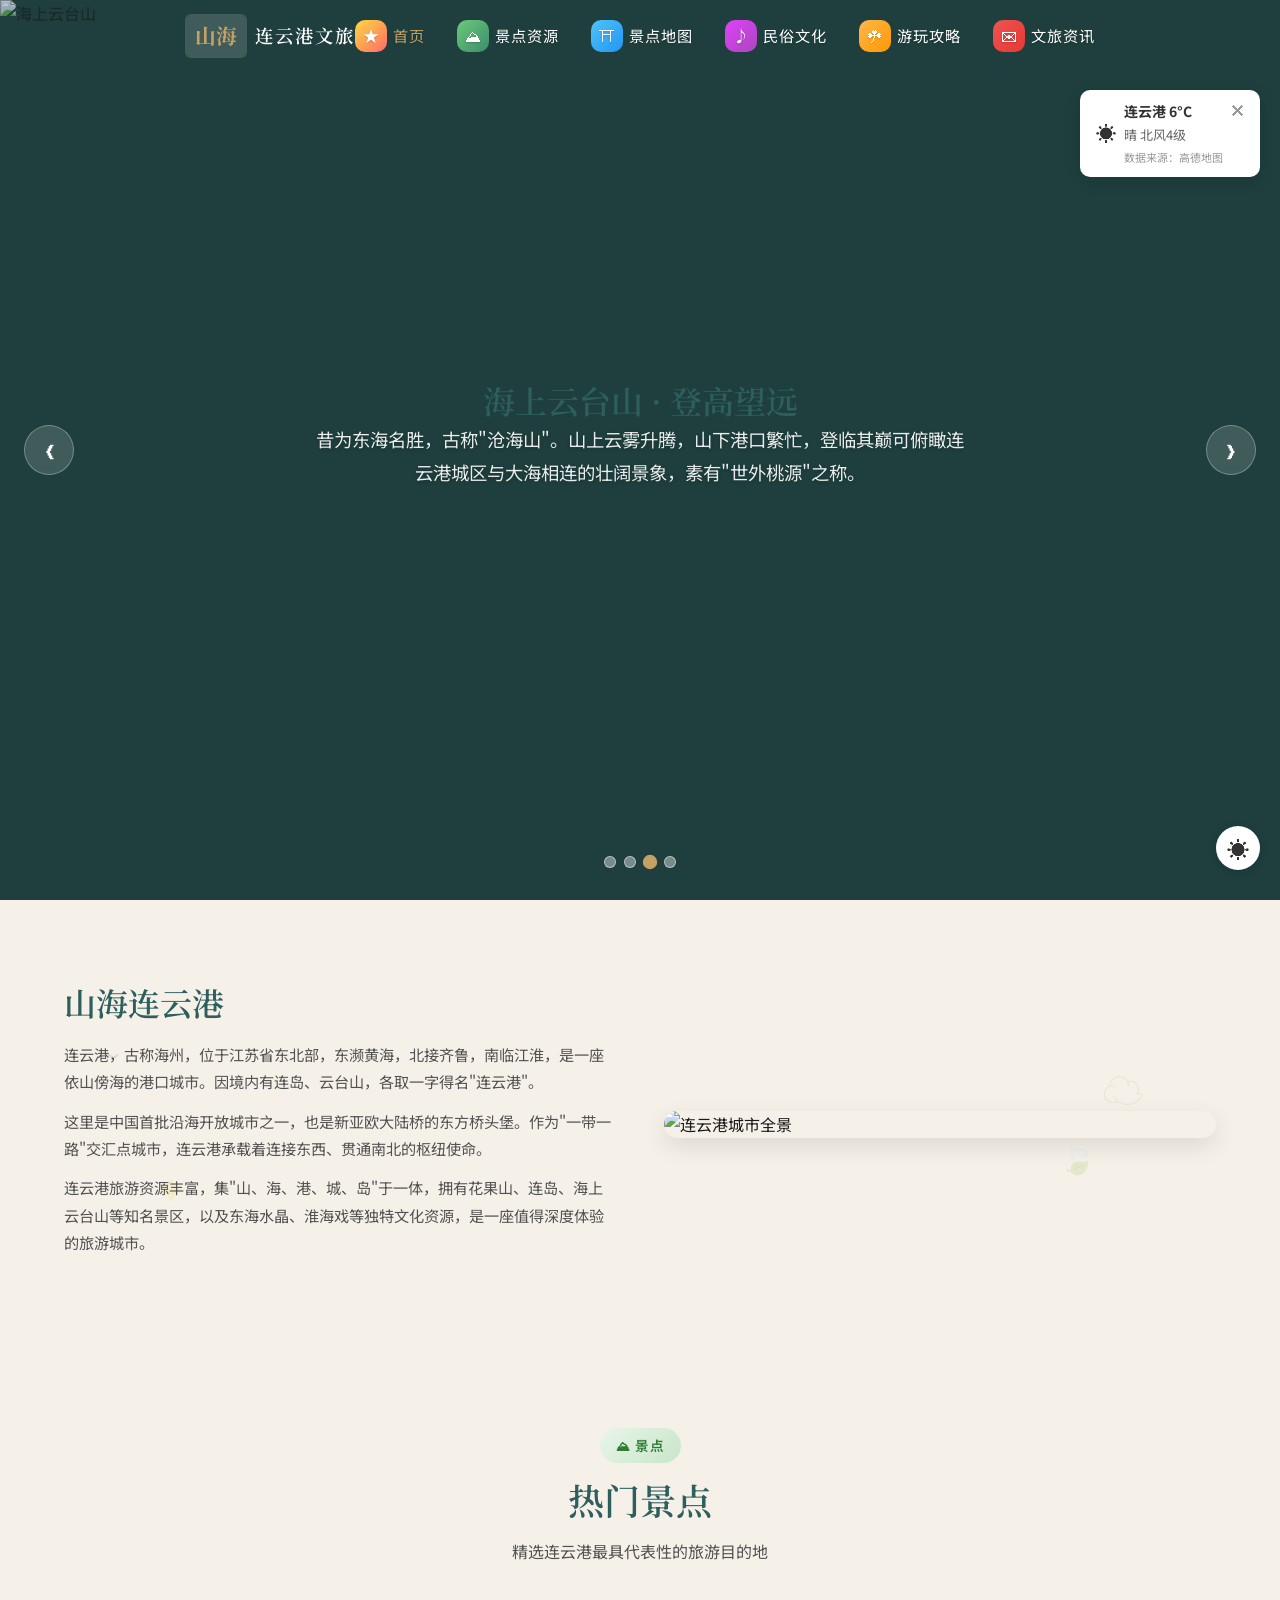
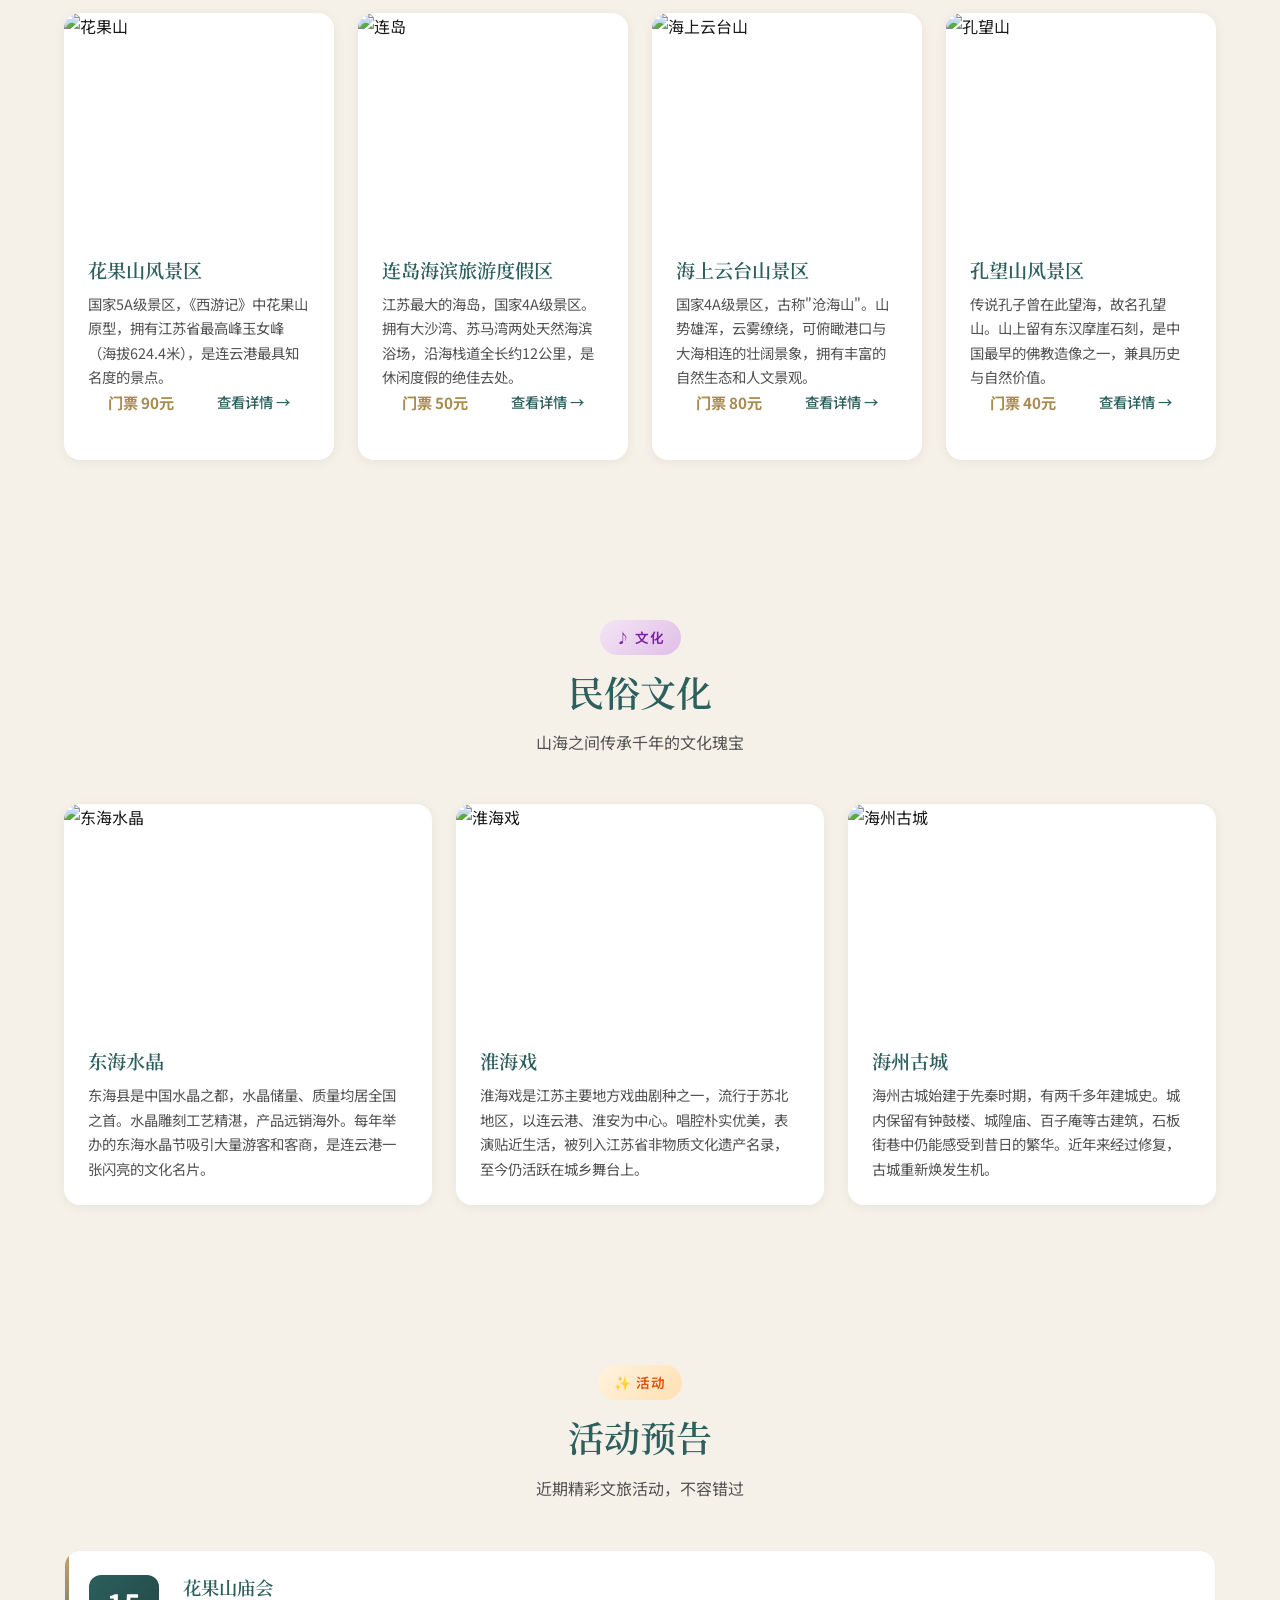
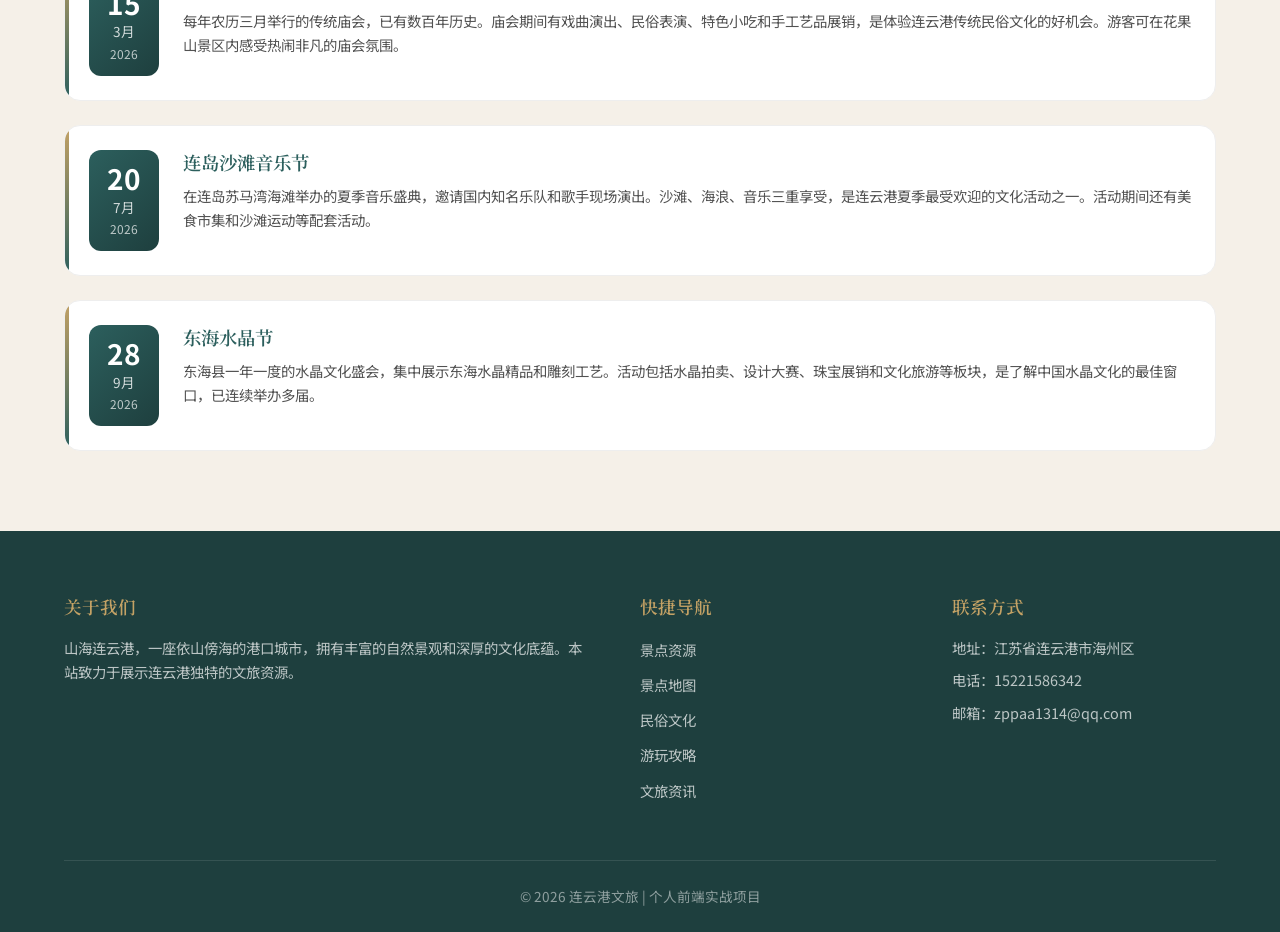
==== commit 26bde495: "Update contact info" ====
--- a/index.html
+++ b/index.html
@@ -331,8 +331,8 @@
         <div class="footer-col">
           <h3>联系方式</h3>
           <p>地址：江苏省连云港市海州区</p>
-          <p>电话：0518-88888888</p>
-          <p>邮箱：info@lyg-travel.cn</p>
+          <p>电话：15221586342</p>
+          <p>邮箱：zppaa1314@qq.com</p>
         </div>
       </div>
       <div class="footer-bottom">
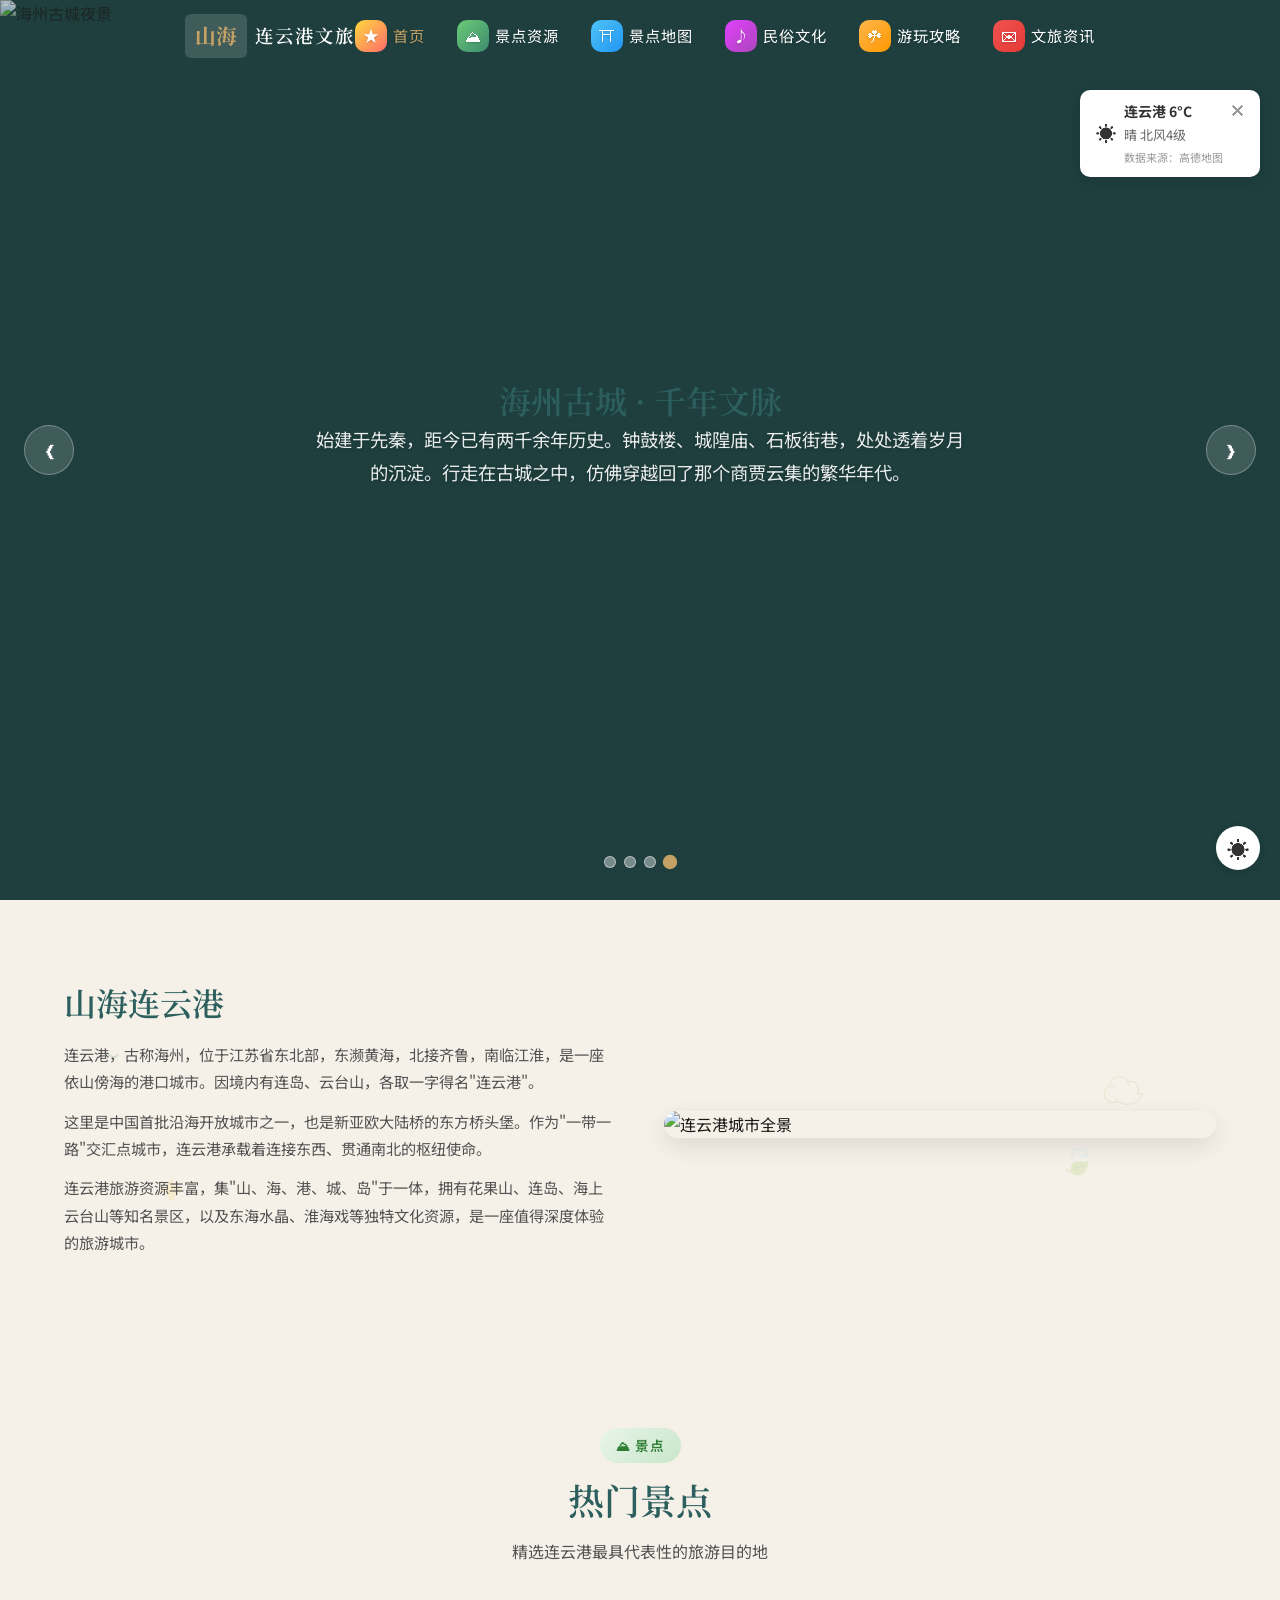
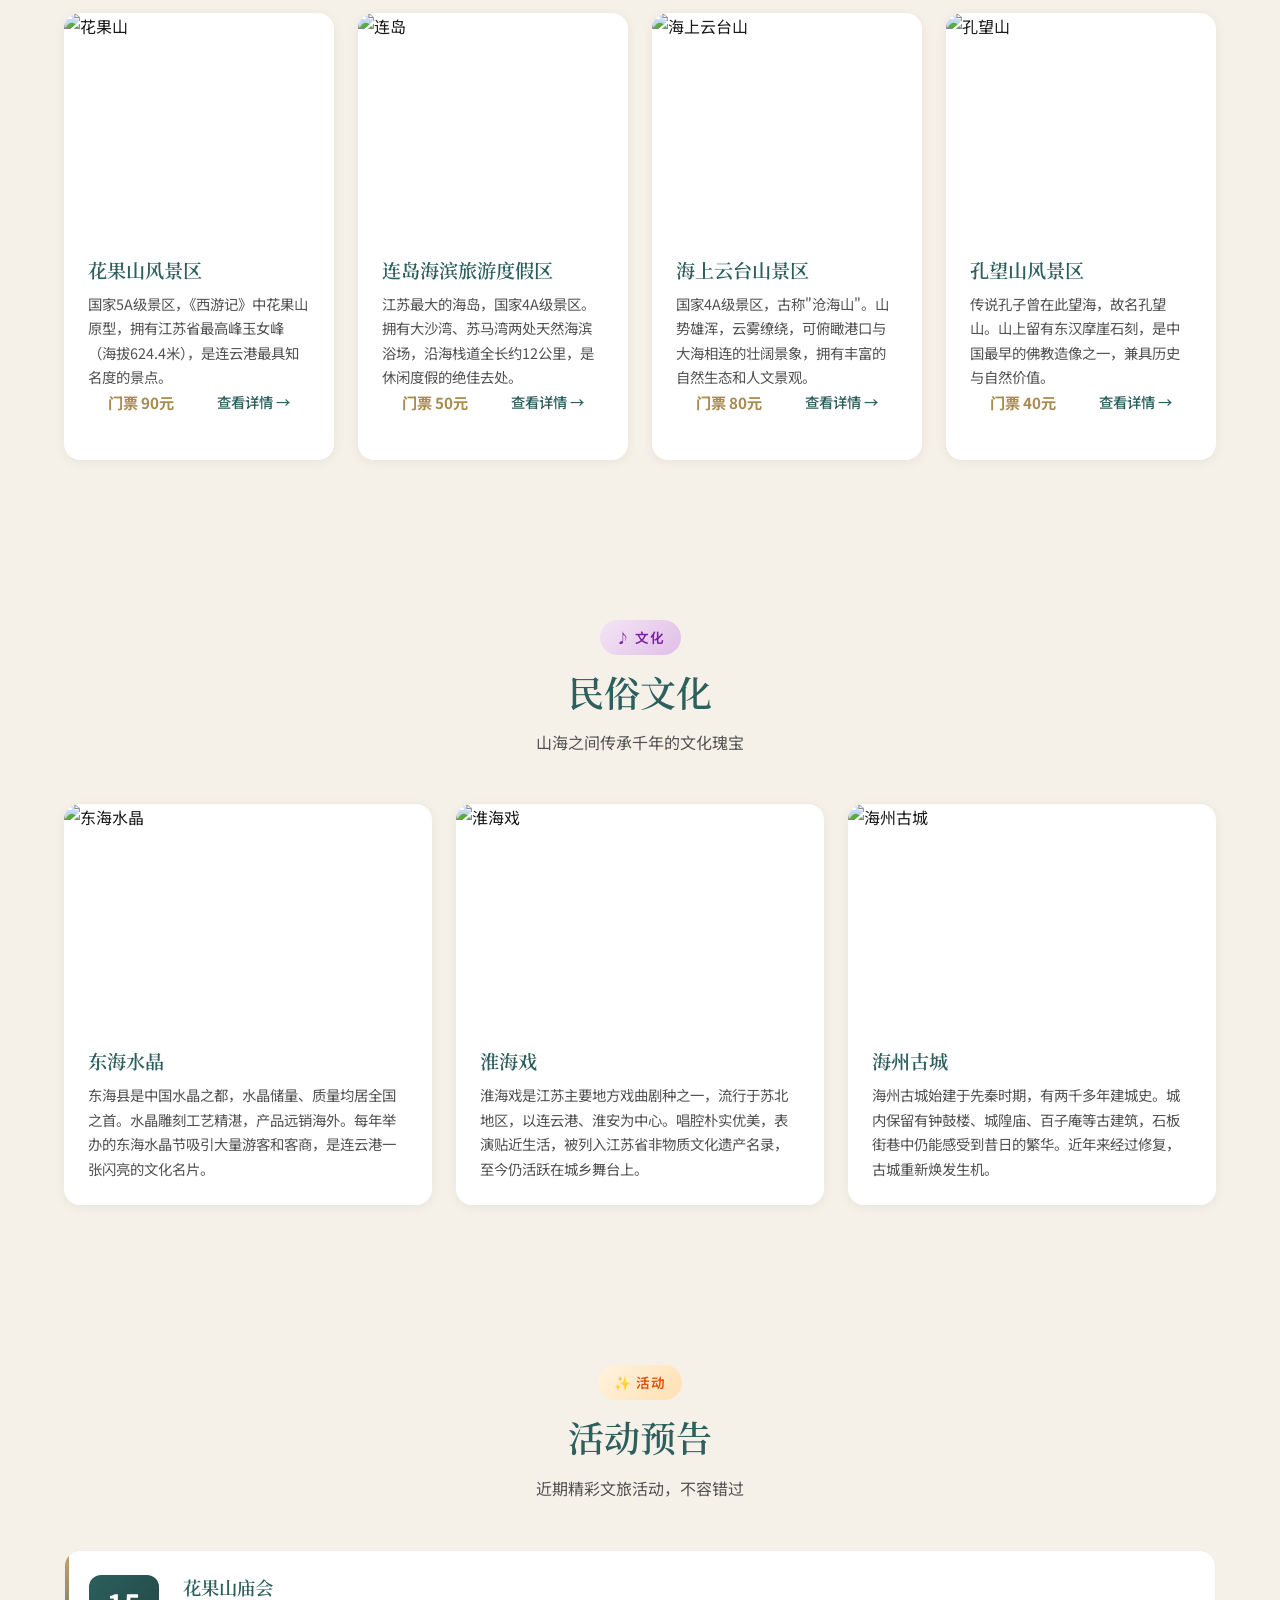
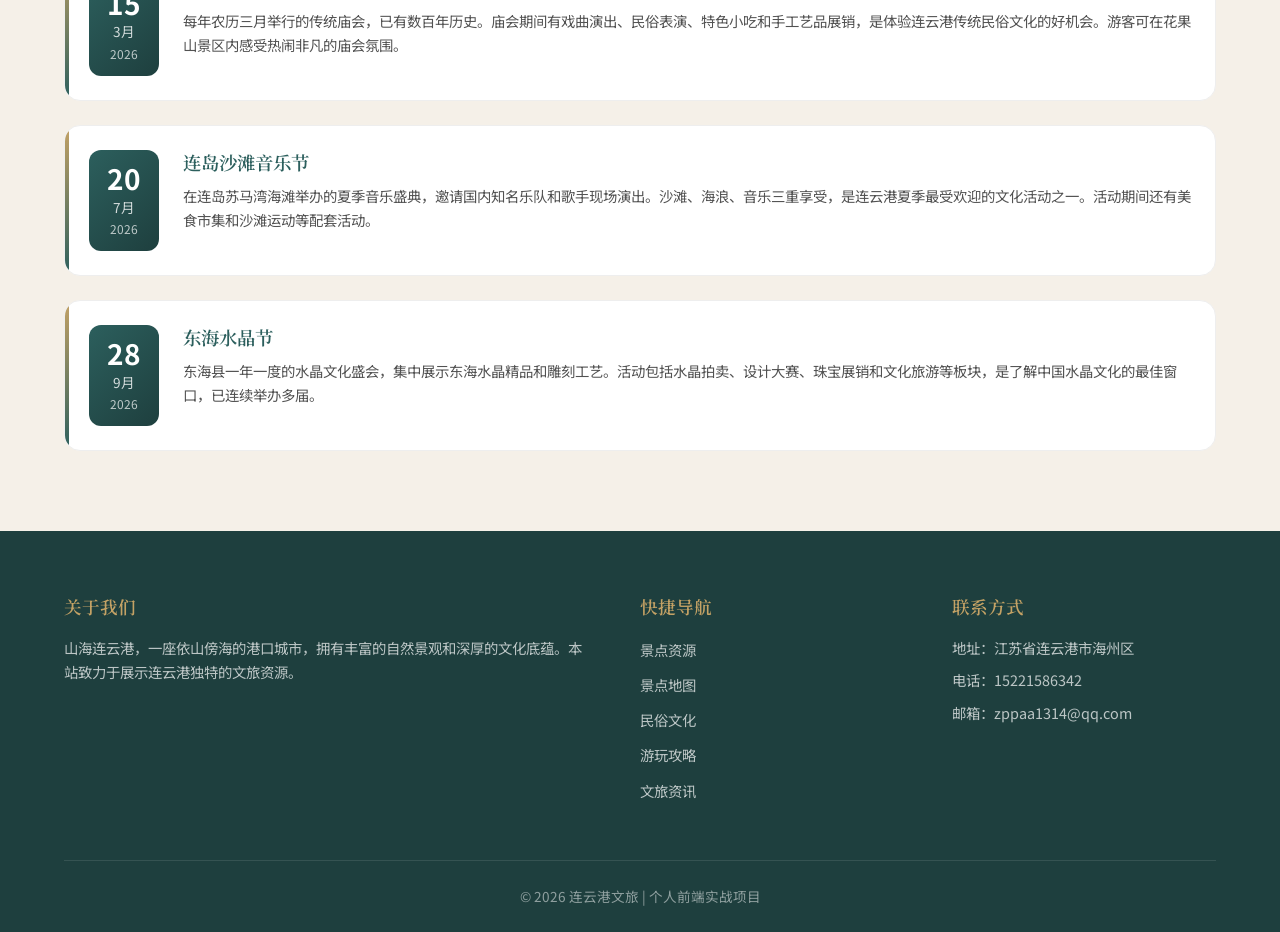
==== commit f7619f2d: "Add danmaku script" ====
--- a/index.html
+++ b/index.html
@@ -349,6 +349,8 @@
   <script src="js/carousel.js"></script>
   <!-- 增强交互组件 -->
   <script src="js/enhancements.js"></script>
+  <!-- 弹幕系统 -->
+  <script src="js/danmaku.js"></script>
 
 </body>
 </html>
